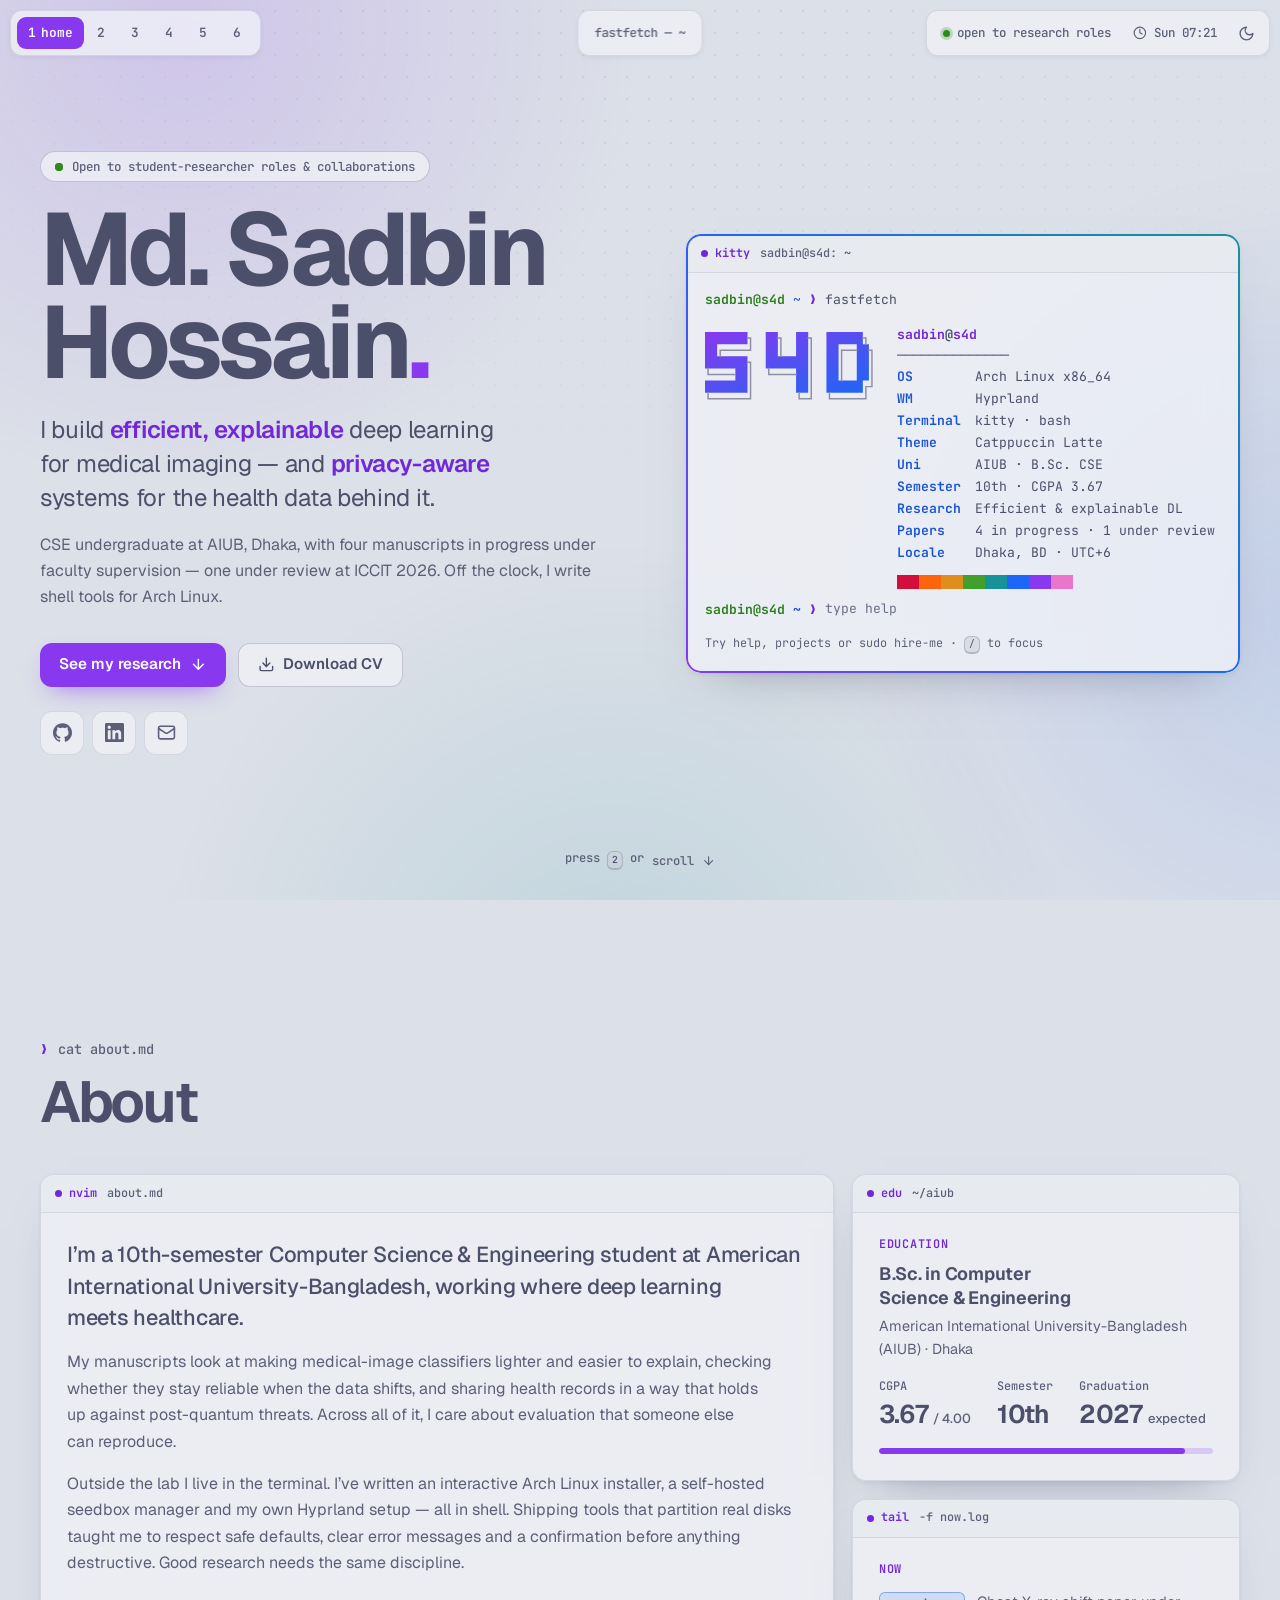
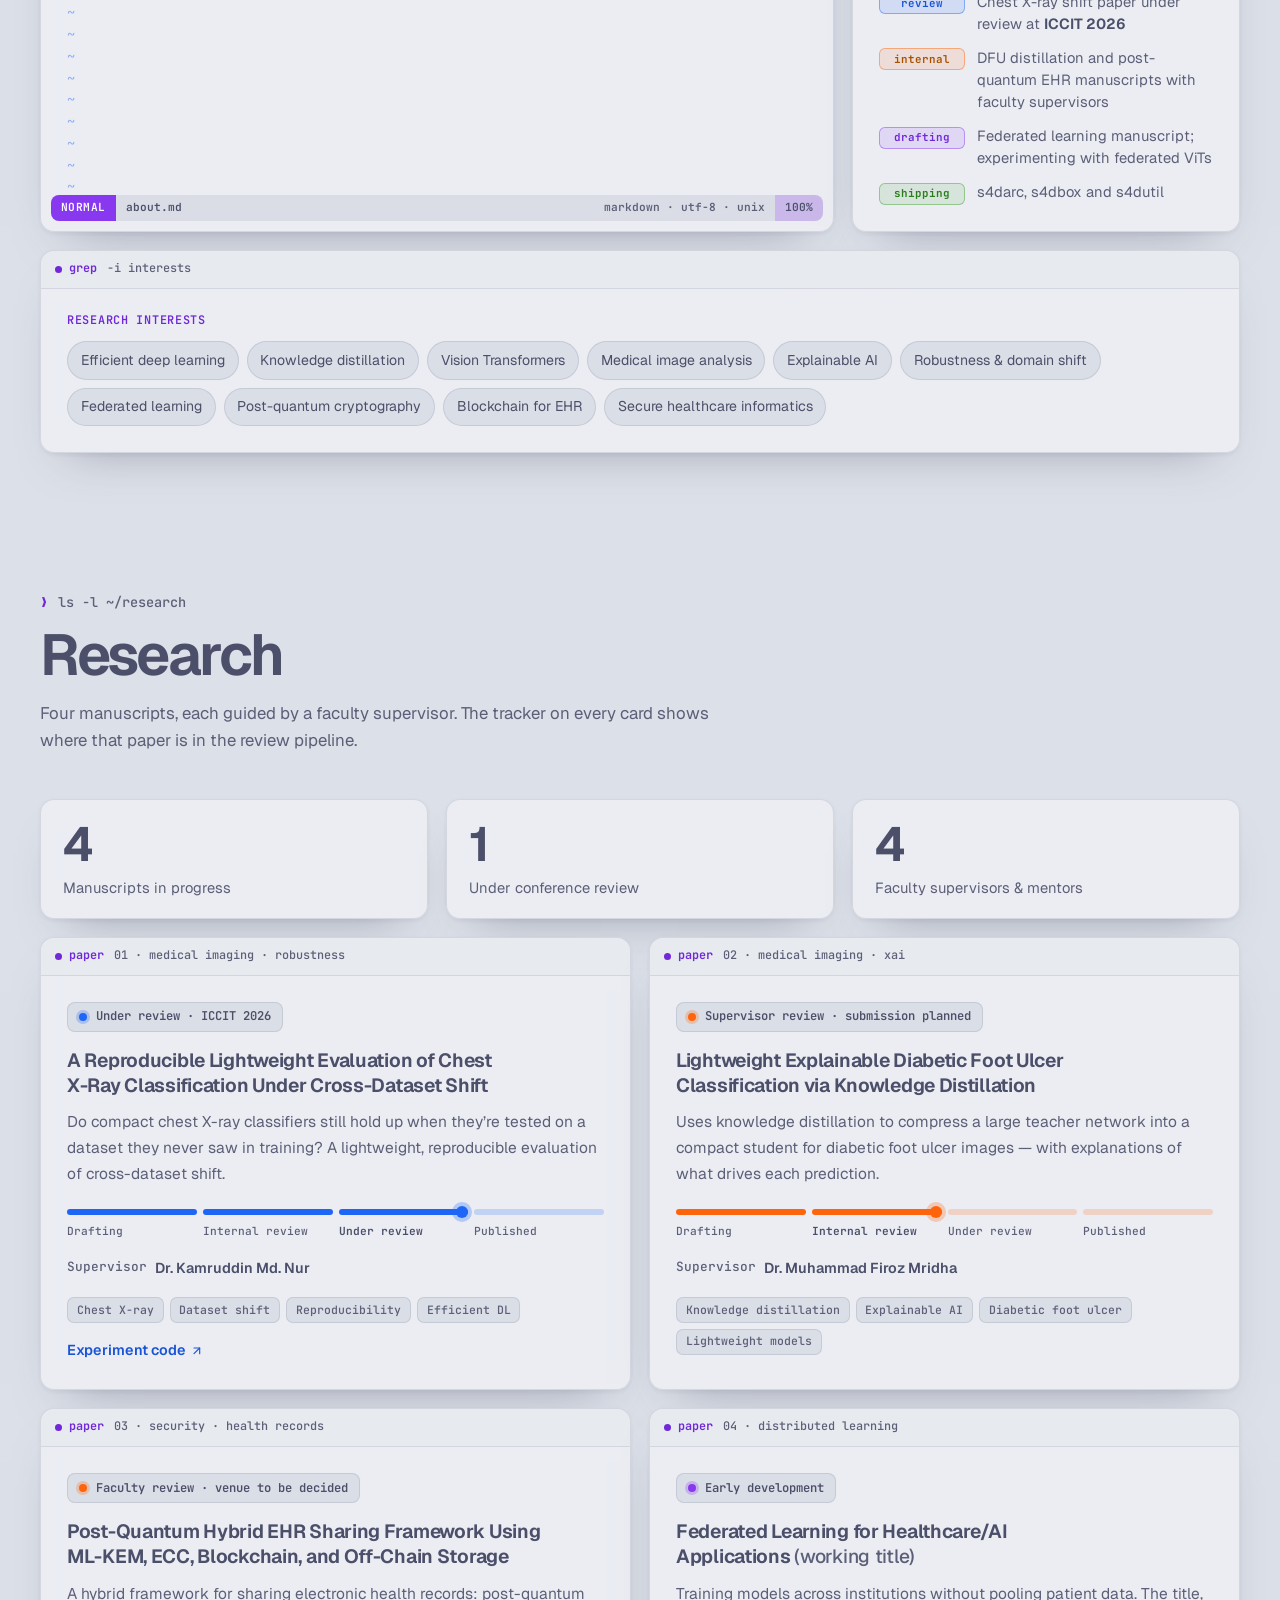
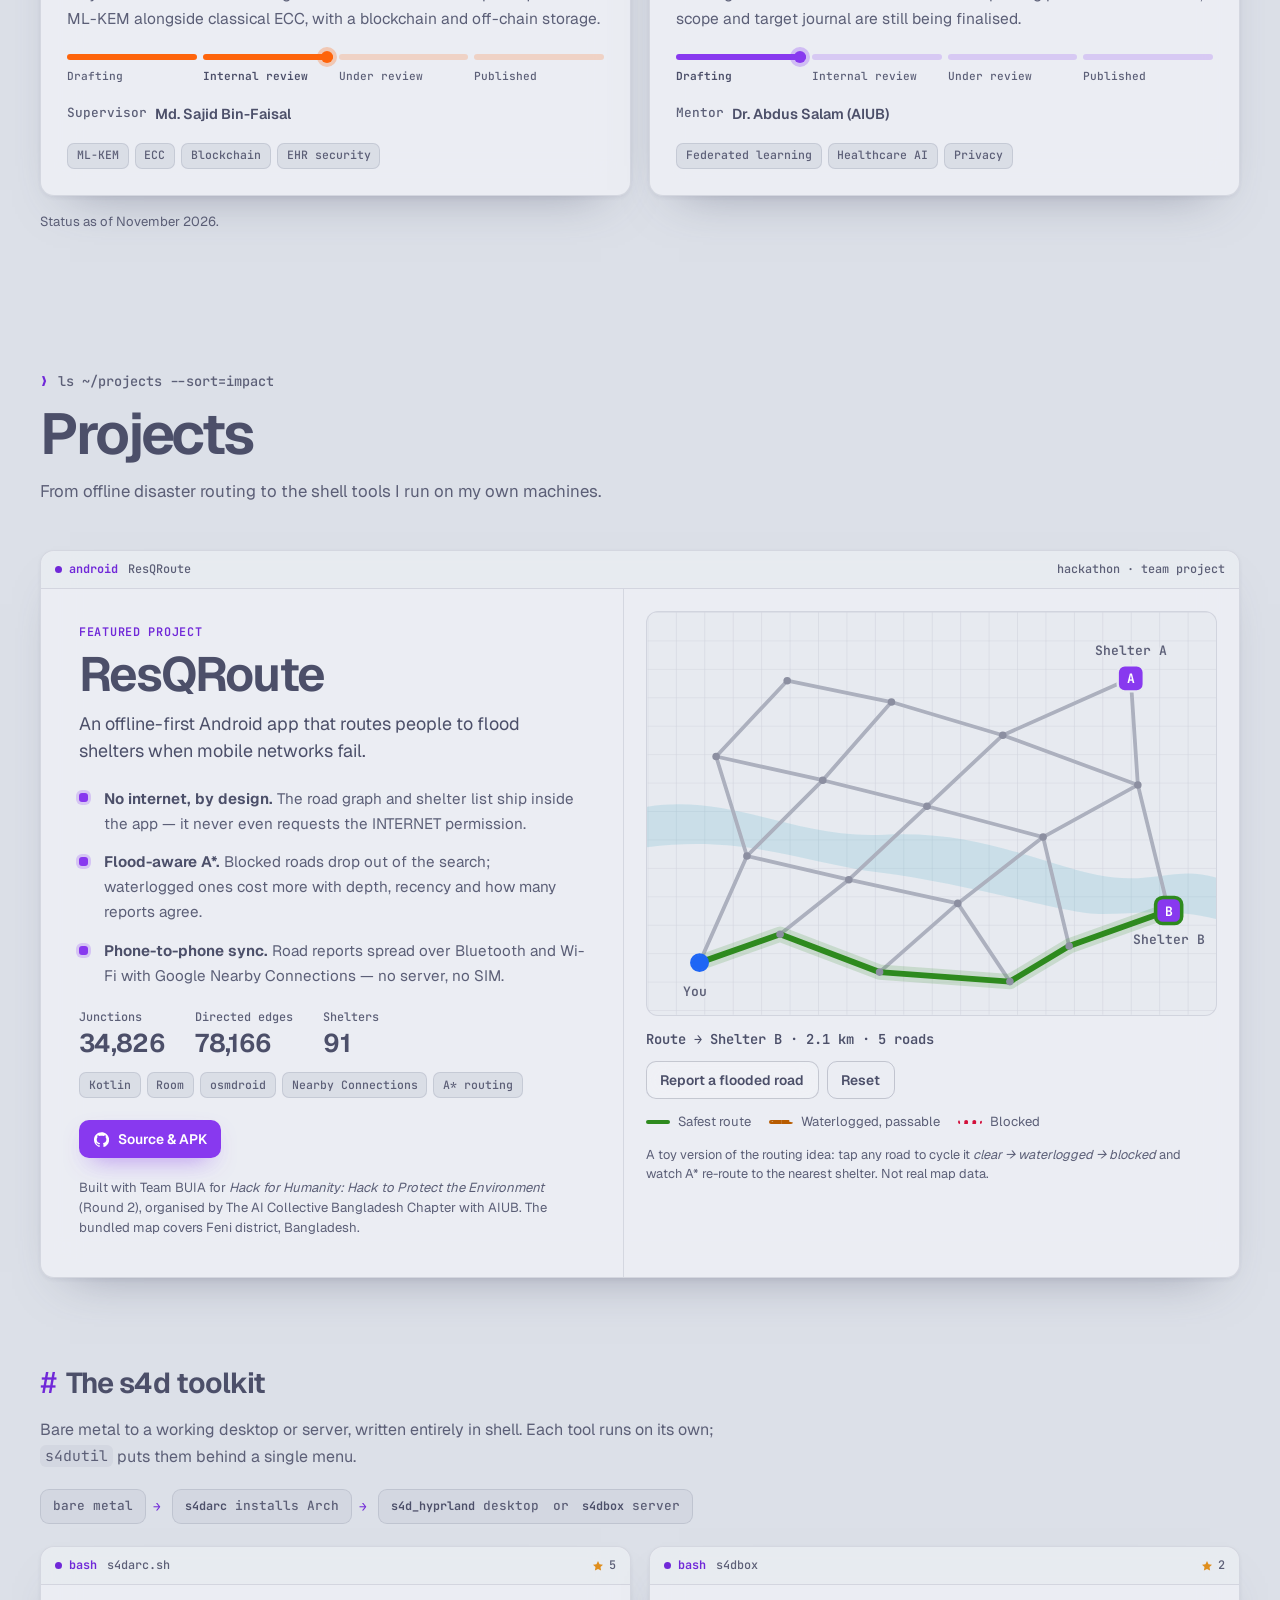
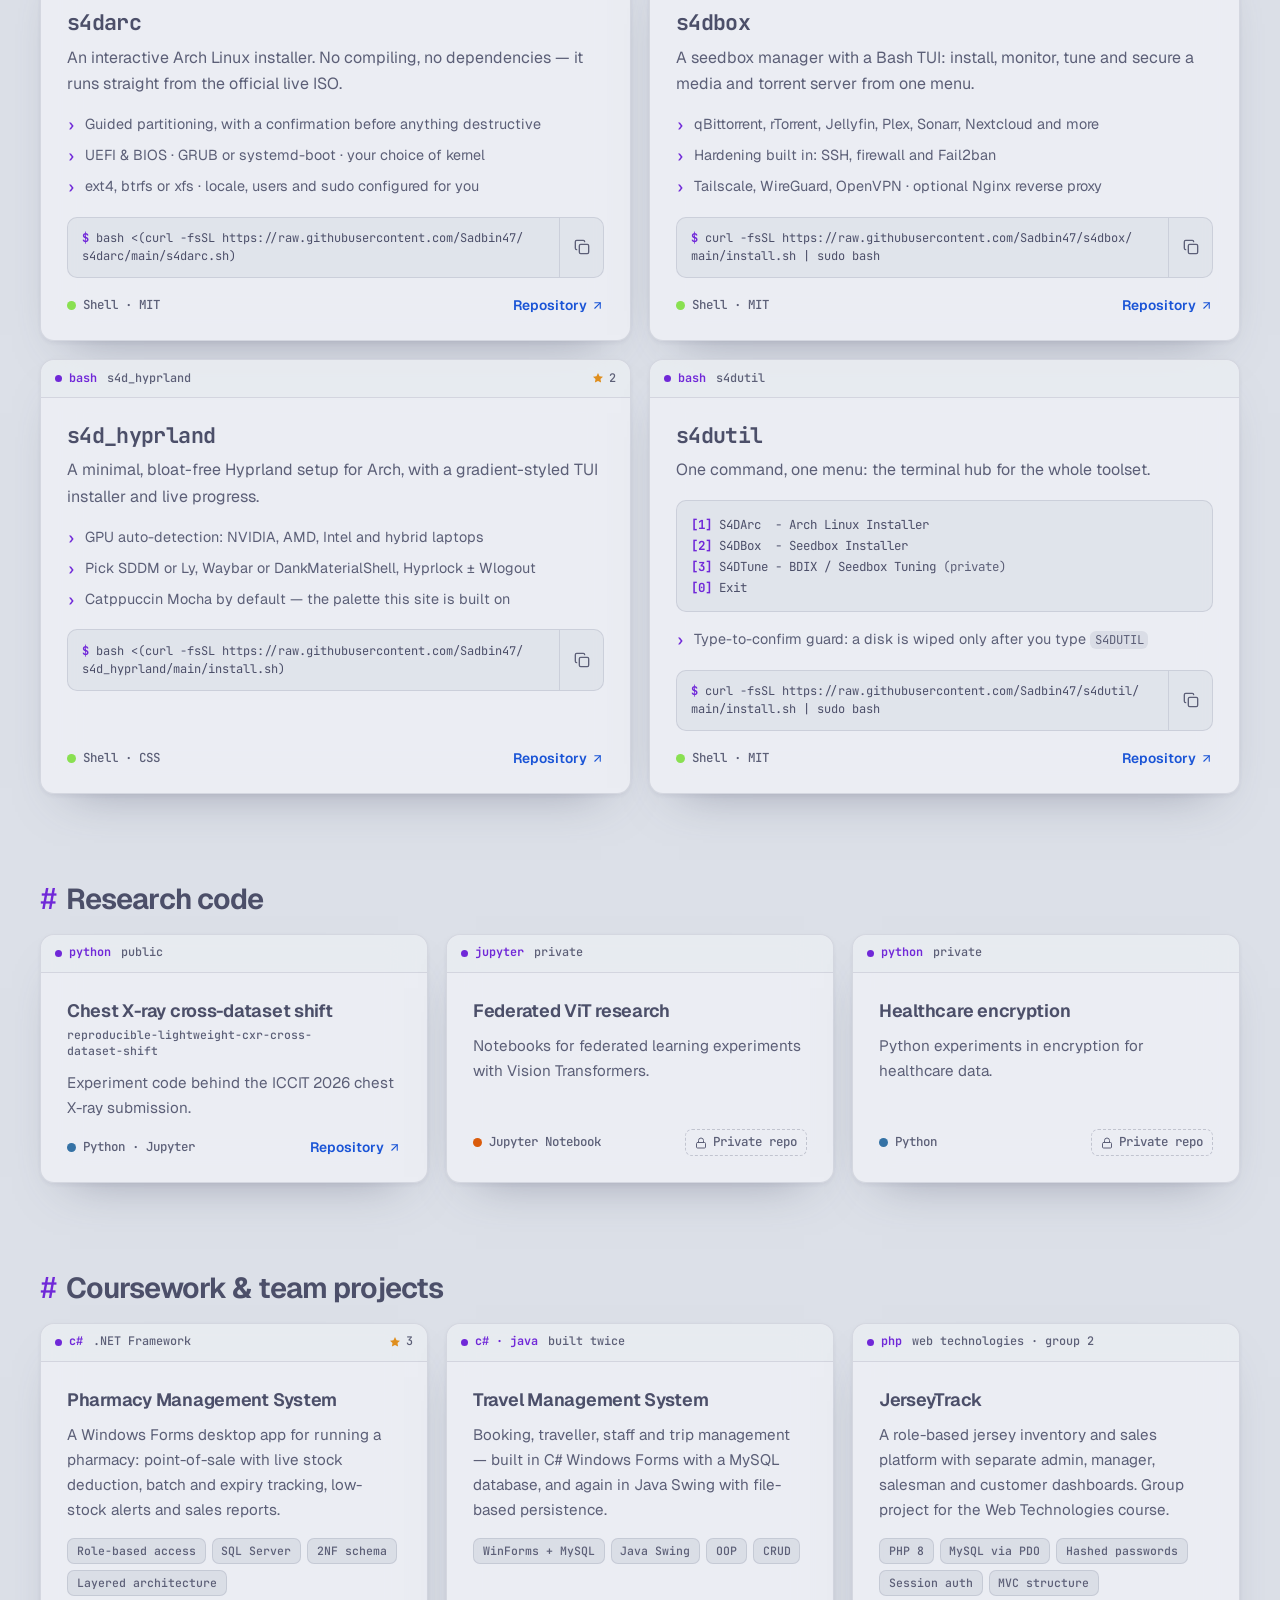
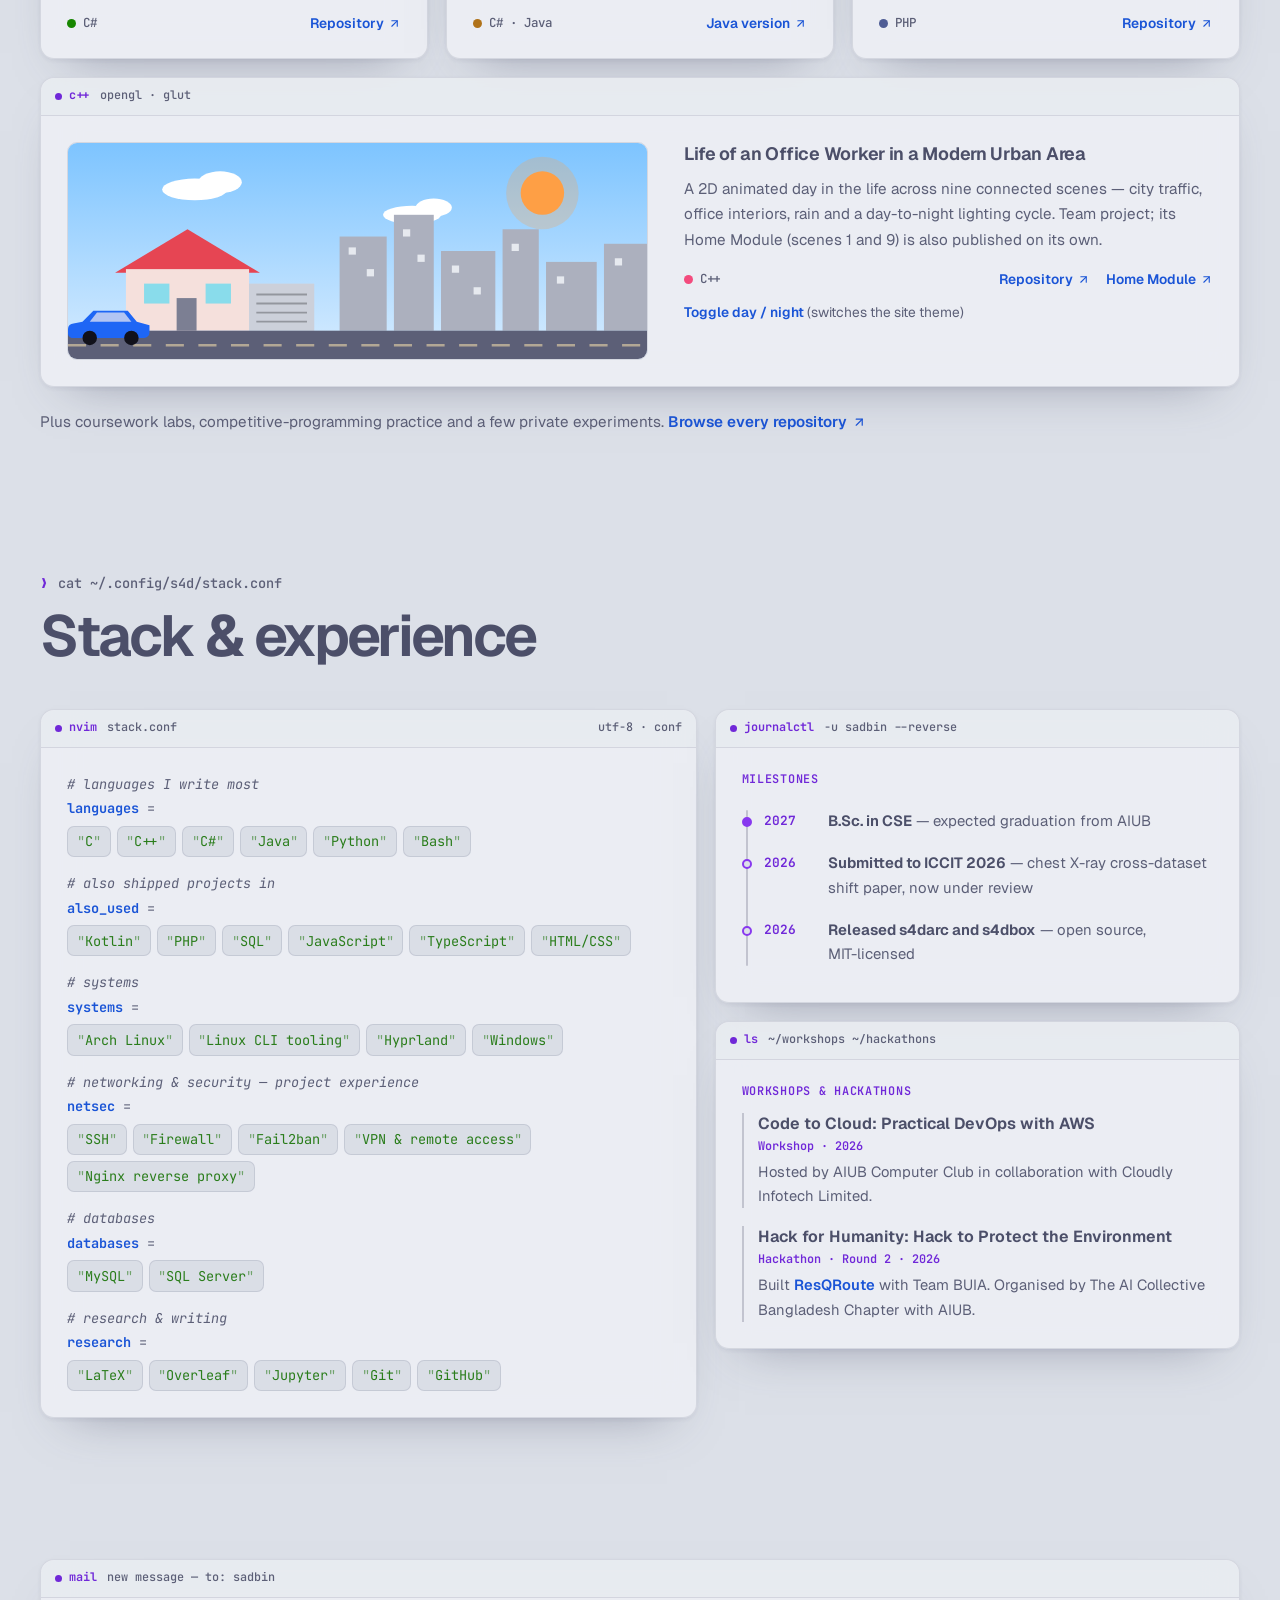
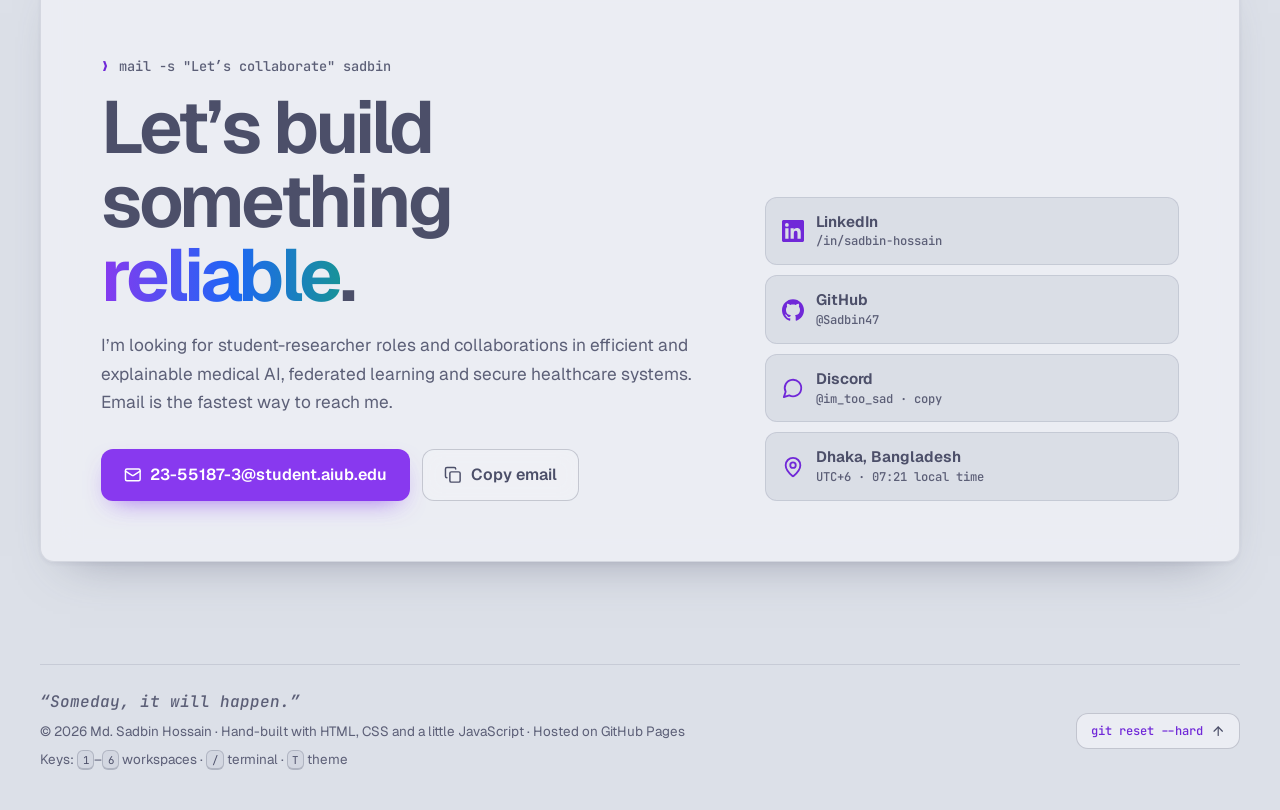
==== index.html @ 3bce74e1 "Add portfolio" ====
<!DOCTYPE html>
<html lang="en" class="no-js">
<head>
  <meta charset="utf-8">
  <meta name="viewport" content="width=device-width, initial-scale=1, viewport-fit=cover">
  <title>Md. Sadbin Hossain — Student Researcher · CSE @ AIUB</title>
  <meta name="description" content="Md. Sadbin Hossain is a CSE undergraduate and student researcher at AIUB working on efficient, explainable deep learning for medical imaging and privacy-aware healthcare systems. Builder of ResQRoute and the s4d Linux toolkit.">
  <meta name="author" content="Md. Sadbin Hossain">
  <link rel="canonical" href="https://sadbin47.github.io/">
  <meta name="color-scheme" content="dark light">
  <meta name="theme-color" content="#11111b" media="(prefers-color-scheme: dark)">
  <meta name="theme-color" content="#dce0e8" media="(prefers-color-scheme: light)">

  <!-- Social previews -->
  <meta property="og:type" content="profile">
  <meta property="og:site_name" content="Md. Sadbin Hossain">
  <meta property="og:title" content="Md. Sadbin Hossain — Student Researcher">
  <meta property="og:description" content="Efficient, explainable deep learning for medical imaging and privacy-aware healthcare systems. CSE undergraduate at AIUB, Dhaka.">
  <meta property="og:url" content="https://sadbin47.github.io/">
  <meta property="og:image" content="https://sadbin47.github.io/assets/img/og.png">
  <meta property="og:image:width" content="1200">
  <meta property="og:image:height" content="630">
  <meta property="og:image:alt" content="Md. Sadbin Hossain — student researcher, CSE at AIUB">
  <meta property="profile:first_name" content="Sadbin">
  <meta property="profile:last_name" content="Hossain">
  <meta name="twitter:card" content="summary_large_image">
  <meta name="twitter:title" content="Md. Sadbin Hossain — Student Researcher">
  <meta name="twitter:description" content="Efficient, explainable deep learning for medical imaging and privacy-aware healthcare systems.">
  <meta name="twitter:image" content="https://sadbin47.github.io/assets/img/og.png">

  <link rel="icon" href="assets/img/favicon.svg" type="image/svg+xml">
  <link rel="icon" href="assets/img/favicon-32.png" sizes="32x32" type="image/png">
  <link rel="apple-touch-icon" href="assets/img/apple-touch-icon.png">

  <link rel="preconnect" href="https://fonts.googleapis.com">
  <link rel="preconnect" href="https://fonts.gstatic.com" crossorigin>
  <link rel="stylesheet" href="https://fonts.googleapis.com/css2?family=Geist:wght@400..700&family=JetBrains+Mono:ital,wght@0,400..700;1,400..700&display=swap">
  <link rel="stylesheet" href="assets/css/style.css">

  <script>
    /* Runs before first paint: pick the theme (saved choice, else system) so there is no flash. */
    (function () {
      var d = document.documentElement, t = null;
      d.className = d.className.replace('no-js', 'js reveal');
      try { t = localStorage.getItem('s4d-theme'); } catch (e) {}
      if (t !== 'mocha' && t !== 'latte') {
        t = window.matchMedia && window.matchMedia('(prefers-color-scheme: light)').matches ? 'latte' : 'mocha';
      }
      d.setAttribute('data-theme', t);
      /* If main.js never runs (offline, blocked), never leave content hidden. */
      setTimeout(function () { if (!window.__s4d) d.classList.remove('reveal'); }, 2500);
    })();
  </script>
  <script src="assets/js/main.js" defer></script>

  <script type="application/ld+json">
  {
    "@context": "https://schema.org",
    "@type": "Person",
    "name": "Md. Sadbin Hossain",
    "url": "https://sadbin47.github.io/",
    "email": "mailto:23-55187-3@student.aiub.edu",
    "jobTitle": "Undergraduate Student Researcher",
    "affiliation": {
      "@type": "CollegeOrUniversity",
      "name": "American International University-Bangladesh (AIUB)"
    },
    "address": { "@type": "PostalAddress", "addressLocality": "Dhaka", "addressCountry": "BD" },
    "knowsAbout": [
      "Efficient deep learning", "Knowledge distillation", "Vision Transformers",
      "Medical image analysis", "Explainable AI", "Domain shift",
      "Federated learning", "Post-quantum cryptography", "Electronic health records", "Arch Linux"
    ],
    "sameAs": [
      "https://github.com/Sadbin47",
      "https://www.linkedin.com/in/sadbin-hossain-471692353/"
    ]
  }
  </script>
</head>

<body>
  <!-- Icon sprite: every icon on the page is a <use> of one of these symbols.
       Icons: Lucide (ISC License, https://lucide.dev). Brand marks: Simple Icons (CC0). -->
  <svg class="sprite" aria-hidden="true" focusable="false" xmlns="http://www.w3.org/2000/svg">
    <symbol id="i-github" viewBox="0 0 24 24"><path fill="currentColor" d="M12 .297c-6.63 0-12 5.373-12 12 0 5.303 3.438 9.8 8.205 11.385.6.113.82-.258.82-.577 0-.285-.01-1.04-.015-2.04-3.338.724-4.042-1.61-4.042-1.61C4.422 18.07 3.633 17.7 3.633 17.7c-1.087-.744.084-.729.084-.729 1.205.084 1.838 1.236 1.838 1.236 1.07 1.835 2.809 1.305 3.495.998.108-.776.417-1.305.76-1.605-2.665-.3-5.466-1.332-5.466-5.93 0-1.31.465-2.38 1.235-3.22-.135-.303-.54-1.523.105-3.176 0 0 1.005-.322 3.3 1.23.96-.267 1.98-.399 3-.405 1.02.006 2.04.138 3 .405 2.28-1.552 3.285-1.23 3.285-1.23.645 1.653.24 2.873.12 3.176.765.84 1.23 1.91 1.23 3.22 0 4.61-2.805 5.625-5.475 5.92.42.36.81 1.096.81 2.22 0 1.606-.015 2.896-.015 3.286 0 .315.21.69.825.57C20.565 22.092 24 17.592 24 12.297c0-6.627-5.373-12-12-12"/></symbol>
    <symbol id="i-linkedin" viewBox="0 0 24 24"><path fill="currentColor" d="M20.447 20.452h-3.554v-5.569c0-1.328-.027-3.037-1.852-3.037-1.853 0-2.136 1.445-2.136 2.939v5.667H9.351V9h3.414v1.561h.046c.477-.9 1.637-1.85 3.37-1.85 3.601 0 4.267 2.37 4.267 5.455v6.286zM5.337 7.433a2.062 2.062 0 1 1 0-4.125 2.062 2.062 0 0 1 0 4.125zm1.782 13.019H3.555V9h3.564v11.452zM22.225 0H1.771C.792 0 0 .774 0 1.729v20.542C0 23.227.792 24 1.771 24h20.451C23.2 24 24 23.227 24 22.271V1.729C24 .774 23.2 0 22.222 0h.003z"/></symbol>
    <symbol id="i-mail" viewBox="0 0 24 24"><g fill="none" stroke="currentColor" stroke-width="2" stroke-linecap="round" stroke-linejoin="round"><rect x="2" y="4" width="20" height="16" rx="2"/><path d="m22 7-8.97 5.7a1.94 1.94 0 0 1-2.06 0L2 7"/></g></symbol>
    <symbol id="i-download" viewBox="0 0 24 24"><g fill="none" stroke="currentColor" stroke-width="2" stroke-linecap="round" stroke-linejoin="round"><path d="M12 15V3"/><path d="M21 15v4a2 2 0 0 1-2 2H5a2 2 0 0 1-2-2v-4"/><path d="m7 10 5 5 5-5"/></g></symbol>
    <symbol id="i-arrow-down" viewBox="0 0 24 24"><g fill="none" stroke="currentColor" stroke-width="2" stroke-linecap="round" stroke-linejoin="round"><path d="M12 5v14"/><path d="m19 12-7 7-7-7"/></g></symbol>
    <symbol id="i-arrow-up" viewBox="0 0 24 24"><g fill="none" stroke="currentColor" stroke-width="2" stroke-linecap="round" stroke-linejoin="round"><path d="m5 12 7-7 7 7"/><path d="M12 19V5"/></g></symbol>
    <symbol id="i-external" viewBox="0 0 24 24"><g fill="none" stroke="currentColor" stroke-width="2" stroke-linecap="round" stroke-linejoin="round"><path d="M7 7h10v10"/><path d="M7 17 17 7"/></g></symbol>
    <symbol id="i-copy" viewBox="0 0 24 24"><g fill="none" stroke="currentColor" stroke-width="2" stroke-linecap="round" stroke-linejoin="round"><rect x="8" y="8" width="14" height="14" rx="2"/><path d="M4 16c-1.1 0-2-.9-2-2V4c0-1.1.9-2 2-2h10c1.1 0 2 .9 2 2"/></g></symbol>
    <symbol id="i-sun" viewBox="0 0 24 24"><g fill="none" stroke="currentColor" stroke-width="2" stroke-linecap="round" stroke-linejoin="round"><circle cx="12" cy="12" r="4"/><path d="M12 2v2M12 20v2M4.93 4.93l1.41 1.41M17.66 17.66l1.41 1.41M2 12h2M20 12h2M6.34 17.66l-1.41 1.41M19.07 4.93l-1.41 1.41"/></g></symbol>
    <symbol id="i-moon" viewBox="0 0 24 24"><g fill="none" stroke="currentColor" stroke-width="2" stroke-linecap="round" stroke-linejoin="round"><path d="M12 3a6 6 0 0 0 9 9 9 9 0 1 1-9-9Z"/></g></symbol>
    <symbol id="i-lock" viewBox="0 0 24 24"><g fill="none" stroke="currentColor" stroke-width="2" stroke-linecap="round" stroke-linejoin="round"><rect x="3" y="11" width="18" height="11" rx="2"/><path d="M7 11V7a5 5 0 0 1 10 0v4"/></g></symbol>
    <symbol id="i-star" viewBox="0 0 24 24"><path fill="currentColor" d="M12 2l3.09 6.26L22 9.27l-5 4.87 1.18 6.88L12 17.77l-6.18 3.25L7 14.14 2 9.27l6.91-1.01L12 2z"/></symbol>
    <symbol id="i-clock" viewBox="0 0 24 24"><g fill="none" stroke="currentColor" stroke-width="2" stroke-linecap="round" stroke-linejoin="round"><circle cx="12" cy="12" r="10"/><path d="M12 6v6l4 2"/></g></symbol>
    <symbol id="i-pin" viewBox="0 0 24 24"><g fill="none" stroke="currentColor" stroke-width="2" stroke-linecap="round" stroke-linejoin="round"><path d="M20 10c0 4.993-5.539 10.193-7.399 11.799a1 1 0 0 1-1.202 0C9.539 20.193 4 14.993 4 10a8 8 0 0 1 16 0"/><circle cx="12" cy="10" r="3"/></g></symbol>
    <symbol id="i-chat" viewBox="0 0 24 24"><g fill="none" stroke="currentColor" stroke-width="2" stroke-linecap="round" stroke-linejoin="round"><path d="M7.9 20A9 9 0 1 0 4 16.1L2 22Z"/></g></symbol>
  </svg>

  <a class="skip-link" href="#main">Skip to content</a>

  <!-- The "wallpaper": soft drifting colour fields, a dot grid and film grain. Decorative only. -->
  <div class="wallpaper" aria-hidden="true">
    <div class="blob blob--a"></div>
    <div class="blob blob--b"></div>
    <div class="blob blob--c"></div>
  </div>

  <!-- ============ Waybar ============ -->
  <header class="bar">
    <nav class="island ws" aria-label="Sections">
      <ol>
        <li><a href="#home" aria-current="true"><span class="ws__num">1</span><span class="ws__label">home</span></a></li>
        <li><a href="#about"><span class="ws__num">2</span><span class="ws__label">about</span></a></li>
        <li><a href="#research"><span class="ws__num">3</span><span class="ws__label">research</span></a></li>
        <li><a href="#projects"><span class="ws__num">4</span><span class="ws__label">projects</span></a></li>
        <li><a href="#stack"><span class="ws__num">5</span><span class="ws__label">stack</span></a></li>
        <li><a href="#contact"><span class="ws__num">6</span><span class="ws__label">contact</span></a></li>
      </ol>
    </nav>

    <p class="island bar__title" aria-hidden="true"><span id="bar-title">fastfetch — ~</span></p>

    <div class="island mods">
      <a class="mod mod--status" href="#contact"><span class="mod__dot" aria-hidden="true"></span>open to research roles</a>
      <span class="mod mod--clock" title="Local time in Dhaka (UTC+6)">
        <svg class="icon" aria-hidden="true"><use href="#i-clock"/></svg>
        <span class="sr-only">Local time in Dhaka:</span>
        <time id="clock">Dhaka</time>
      </span>
      <button class="mod mod--theme" id="theme-toggle" type="button" aria-label="Switch theme">
        <svg class="icon icon--sun" aria-hidden="true"><use href="#i-sun"/></svg>
        <svg class="icon icon--moon" aria-hidden="true"><use href="#i-moon"/></svg>
      </button>
    </div>
  </header>

  <main id="main">

    <!-- ============ 1 · Home ============ -->
    <section id="home" class="hero" aria-labelledby="hero-title" data-title="fastfetch — ~" tabindex="-1">
      <div class="container hero__grid">
        <div class="hero__intro">
          <p class="pill"><span class="pill__dot" aria-hidden="true"></span>Open to student-researcher roles &amp; collaborations</p>
          <h1 id="hero-title" class="hero__name">Md. Sadbin<br>Hossain<span class="hero__dot">.</span></h1>
          <p class="hero__lead">I build <em>efficient, explainable</em> deep learning for medical imaging — and <em>privacy-aware</em> systems for the health data behind it.</p>
          <p class="hero__sub">CSE undergraduate at AIUB, Dhaka, with four manuscripts in progress under faculty supervision — one under review at ICCIT&nbsp;2026. Off the clock, I write shell tools for Arch&nbsp;Linux.</p>
          <div class="hero__cta">
            <a class="btn btn--primary" href="#research">See my research <svg class="icon" aria-hidden="true"><use href="#i-arrow-down"/></svg></a>
            <a class="btn" href="CV.pdf" download="Md-Sadbin-Hossain-CV.pdf"><svg class="icon" aria-hidden="true"><use href="#i-download"/></svg> Download CV</a>
          </div>
          <ul class="socials">
            <li><a href="https://github.com/Sadbin47" target="_blank" rel="me noopener" aria-label="GitHub (opens in a new tab)"><svg class="icon" aria-hidden="true"><use href="#i-github"/></svg></a></li>
            <li><a href="https://www.linkedin.com/in/sadbin-hossain-471692353/" target="_blank" rel="me noopener" aria-label="LinkedIn (opens in a new tab)"><svg class="icon" aria-hidden="true"><use href="#i-linkedin"/></svg></a></li>
            <li><a href="mailto:23-55187-3@student.aiub.edu" aria-label="Email 23-55187-3@student.aiub.edu"><svg class="icon" aria-hidden="true"><use href="#i-mail"/></svg></a></li>
          </ul>
        </div>

        <!-- The terminal is real: type `help`. -->
        <div class="window term-win" data-window>
          <div class="window__bar">
            <span class="window__app">kitty</span>
            <span class="window__title">sadbin@s4d: ~</span>
          </div>
          <div class="term" id="term">
            <p class="term__line" aria-hidden="true"><span class="ps1">sadbin@s4d</span> <span class="ps1__path">~</span> <span class="ps1__sym">❯</span> <span class="typed">fastfetch</span></p>
            <div class="ff" id="ff">
              <svg class="ff__logo" viewBox="0 0 280 120" aria-hidden="true" focusable="false">
                <defs>
                  <linearGradient id="logo-grad" x1="0" y1="0" x2="1" y2="1">
                    <stop offset="0" class="stop-a"/>
                    <stop offset="1" class="stop-b"/>
                  </linearGradient>
                </defs>
                <path class="ff__logo-blocks" d="M0 0h70v20h-70zM100 0h20v20h-20zM150 0h20v20h-20zM200 0h60v20h-60zM0 20h20v20h-20zM100 20h20v20h-20zM150 20h20v20h-20zM200 20h20v20h-20zM250 20h20v20h-20zM0 40h70v20h-70zM100 40h70v20h-70zM200 40h20v20h-20zM250 40h20v20h-20zM50 60h20v20h-20zM150 60h20v20h-20zM200 60h20v20h-20zM250 60h20v20h-20zM0 80h70v20h-70zM150 80h20v20h-20zM200 80h60v20h-60z"/>
                <path class="ff__logo-lines" d="M70 10H75M75 10V20M120 10H125M125 10V20M170 10H175M175 10V20M260 10H265M265 10V20M25 30H30M25 30V40M30 30H40M40 30H50M50 30H60M60 30H70M70 30H75M75 20V30M125 20V40M175 20V40M225 30H230M225 30V40M230 30H240M240 30H250M270 30H275M275 30V40M70 50H75M75 50V60M175 40V60M225 40V60M275 40V60M5 70H10M5 60V70M10 70H20M20 70H30M30 70H40M40 70H50M75 60V80M105 70H110M105 60V70M110 70H120M120 70H130M130 70H140M140 70H150M175 60V80M225 60V80M275 60V80M75 80V100M175 80V100M265 90H270M265 90V100M270 90H275M275 80V90M5 110H10M5 100V110M10 110H20M20 110H30M30 110H40M40 110H50M50 110H60M60 110H70M70 110H75M75 100V110M155 110H160M155 100V110M160 110H170M170 110H175M175 100V110M205 110H210M205 100V110M210 110H220M220 110H230M230 110H240M240 110H250M250 110H260M260 110H265M265 100V110"/>
              </svg>
              <div class="ff__info">
                <p class="ff__host" aria-hidden="true"><span>sadbin</span>@<span>s4d</span></p>
                <p class="ff__rule" aria-hidden="true">──────────────</p>
                <dl>
                  <div><dt>OS</dt><dd>Arch Linux x86_64</dd></div>
                  <div><dt>WM</dt><dd>Hyprland</dd></div>
                  <div><dt>Terminal</dt><dd>kitty · bash</dd></div>
                  <div><dt>Theme</dt><dd data-theme-label>Catppuccin Mocha</dd></div>
                  <div><dt>Uni</dt><dd>AIUB · B.Sc. CSE</dd></div>
                  <div><dt>Semester</dt><dd>10th · CGPA 3.67</dd></div>
                  <div><dt>Research</dt><dd>Efficient &amp; explainable DL</dd></div>
                  <div><dt>Papers</dt><dd>4 in progress · 1 under review</dd></div>
                  <div><dt>Locale</dt><dd>Dhaka, BD · UTC+6</dd></div>
                </dl>
                <p class="ff__colors" aria-hidden="true"><span></span><span></span><span></span><span></span><span></span><span></span><span></span><span></span></p>
              </div>
            </div>
            <div class="term__out" id="term-out" role="log" aria-live="polite" aria-label="Terminal output"></div>
            <form class="term__form" id="term-form" autocomplete="off">
              <label class="sr-only" for="term-input">Terminal command. Type help to list commands.</label>
              <span class="ps1" aria-hidden="true">sadbin@s4d <span class="ps1__path">~</span> <span class="ps1__sym">❯</span></span>
              <input class="term__input" id="term-input" name="cmd" type="text" spellcheck="false" autocapitalize="off" enterkeyhint="send" placeholder="type help" aria-describedby="term-hint">
              <button class="sr-only" type="submit">Run command</button>
            </form>
            <p class="term__hint" id="term-hint">Try <code>help</code>, <code>projects</code> or <code>sudo hire-me</code> · <kbd>/</kbd> to focus</p>
          </div>
        </div>
      </div>
      <a class="hero__hint" href="#about"><span class="hero__hint-key">press <kbd>2</kbd> or </span>scroll <svg class="icon" aria-hidden="true"><use href="#i-arrow-down"/></svg></a>
    </section>

    <!-- ============ 2 · About ============ -->
    <section id="about" class="section" aria-labelledby="about-title" data-title="nvim — about.md" tabindex="-1">
      <div class="container">
        <header class="section__head">
          <p class="section__cmd"><span class="section__prompt" aria-hidden="true">❯</span> cat about.md</p>
          <h2 id="about-title">About</h2>
        </header>

        <div class="about">
          <article class="window about__bio reveal" data-window aria-label="Biography">
            <div class="window__bar"><span class="window__app">nvim</span><span class="window__title">about.md</span></div>
            <div class="window__body prose">
              <p class="lede">I’m a 10th-semester Computer Science &amp; Engineering student at American International University-Bangladesh, working where deep learning meets healthcare.</p>
              <p>My manuscripts look at making medical-image classifiers lighter and easier to explain, checking whether they stay reliable when the data shifts, and sharing health records in a way that holds up against post-quantum threats. Across all of it, I care about evaluation that someone else can reproduce.</p>
              <p>Outside the lab I live in the terminal. I’ve written an interactive Arch Linux installer, a self-hosted seedbox manager and my own Hyprland setup — all in shell. Shipping tools that partition real disks taught me to respect safe defaults, clear error messages and a confirmation before anything destructive. Good research needs the same discipline.</p>
            </div>
            <div class="vim-fill" aria-hidden="true"></div>
            <div class="vim-status" aria-hidden="true">
              <span class="vim-status__mode">NORMAL</span>
              <span class="vim-status__file">about.md</span>
              <span class="vim-status__meta">markdown · utf-8 · unix</span>
              <span class="vim-status__pos">100%</span>
            </div>
          </article>

          <article class="window about__edu reveal" data-window aria-labelledby="edu-title">
            <div class="window__bar"><span class="window__app">edu</span><span class="window__title">~/aiub</span></div>
            <div class="window__body">
              <p class="eyebrow">Education</p>
              <h3 id="edu-title" class="card__title">B.Sc. in Computer Science &amp; Engineering</h3>
              <p class="muted small">American International University-Bangladesh (AIUB) · Dhaka</p>
              <div class="edu__stats">
                <p class="stat"><span class="stat__label">CGPA</span><span class="stat__value">3.67<span class="stat__unit">/ 4.00</span></span></p>
                <p class="stat"><span class="stat__label">Semester</span><span class="stat__value">10th</span></p>
                <p class="stat"><span class="stat__label">Graduation</span><span class="stat__value">2027<span class="stat__unit">expected</span></span></p>
              </div>
              <div class="meter meter--cgpa" role="img" aria-label="CGPA 3.67 out of 4.00"><span></span></div>
            </div>
          </article>

          <article class="window about__now reveal" data-window aria-labelledby="now-title">
            <div class="window__bar"><span class="window__app">tail</span><span class="window__title">-f now.log</span></div>
            <div class="window__body">
              <h3 id="now-title" class="eyebrow">Now</h3>
              <ul class="now">
                <li><span class="now__tag now__tag--review">review</span><span>Chest X-ray shift paper under review at <strong>ICCIT 2026</strong></span></li>
                <li><span class="now__tag now__tag--internal">internal</span><span>DFU distillation and post-quantum EHR manuscripts with faculty supervisors</span></li>
                <li><span class="now__tag now__tag--draft">drafting</span><span>Federated learning manuscript; experimenting with federated ViTs</span></li>
                <li><span class="now__tag now__tag--ship">shipping</span><span>s4darc, s4dbox and s4dutil</span></li>
              </ul>
            </div>
          </article>

          <article class="window about__interests reveal" data-window aria-labelledby="interests-title">
            <div class="window__bar"><span class="window__app">grep</span><span class="window__title">-i interests</span></div>
            <div class="window__body">
              <h3 id="interests-title" class="eyebrow">Research interests</h3>
              <ul class="chips">
                <li>Efficient deep learning</li>
                <li>Knowledge distillation</li>
                <li>Vision Transformers</li>
                <li>Medical image analysis</li>
                <li>Explainable AI</li>
                <li>Robustness &amp; domain shift</li>
                <li>Federated learning</li>
                <li>Post-quantum cryptography</li>
                <li>Blockchain for EHR</li>
                <li>Secure healthcare informatics</li>
              </ul>
            </div>
          </article>
        </div>
      </div>
    </section>

    <!-- ============ 3 · Research ============ -->
    <section id="research" class="section" aria-labelledby="research-title" data-title="zathura — ~/research" tabindex="-1">
      <div class="container">
        <header class="section__head">
          <p class="section__cmd"><span class="section__prompt" aria-hidden="true">❯</span> ls -l ~/research</p>
          <h2 id="research-title">Research</h2>
          <p class="section__intro">Four manuscripts, each guided by a faculty supervisor. The tracker on every card shows where that paper is in the review pipeline.</p>
        </header>

        <ul class="kpis">
          <li class="kpi reveal"><span class="kpi__value">4</span><span class="kpi__label">Manuscripts in progress</span></li>
          <li class="kpi reveal"><span class="kpi__value">1</span><span class="kpi__label">Under conference review</span></li>
          <li class="kpi reveal"><span class="kpi__value">4</span><span class="kpi__label">Faculty supervisors &amp; mentors</span></li>
        </ul>

        <!-- To update a paper: change its status text, data-status (review | internal | draft)
             and which pipeline step has aria-current="step". Steps before it get class="is-done". -->
        <ol class="papers">
          <li>
            <article class="window paper reveal" data-window data-status="review" aria-labelledby="paper-1">
              <div class="window__bar"><span class="window__app">paper</span><span class="window__title">01 · medical imaging · robustness</span></div>
              <div class="window__body">
                <p class="status"><span class="status__dot" aria-hidden="true"></span>Under review · ICCIT 2026</p>
                <h3 id="paper-1" class="paper__title">A Reproducible Lightweight Evaluation of Chest X-Ray Classification Under Cross-Dataset Shift</h3>
                <p class="paper__desc">Do compact chest X-ray classifiers still hold up when they’re tested on a dataset they never saw in training? A lightweight, reproducible evaluation of cross-dataset shift.</p>
                <p class="sr-only">Progress: stage 3 of 4, under review.</p>
                <ol class="pipeline">
                  <li class="is-done">Drafting</li>
                  <li class="is-done">Internal review</li>
                  <li aria-current="step">Under review</li>
                  <li>Published</li>
                </ol>
                <dl class="paper__meta">
                  <div><dt>Supervisor</dt><dd>Dr. Kamruddin Md. Nur</dd></div>
                </dl>
                <ul class="tags"><li>Chest X-ray</li><li>Dataset shift</li><li>Reproducibility</li><li>Efficient DL</li></ul>
                <a class="text-link paper__link" href="https://github.com/Sadbin47/reproducible-lightweight-cxr-cross-dataset-shift" target="_blank" rel="noopener">Experiment code <svg class="icon" aria-hidden="true"><use href="#i-external"/></svg></a>
              </div>
            </article>
          </li>

          <li>
            <article class="window paper reveal" data-window data-status="internal" aria-labelledby="paper-2">
              <div class="window__bar"><span class="window__app">paper</span><span class="window__title">02 · medical imaging · xai</span></div>
              <div class="window__body">
                <p class="status"><span class="status__dot" aria-hidden="true"></span>Supervisor review · submission planned</p>
                <h3 id="paper-2" class="paper__title">Lightweight Explainable Diabetic Foot Ulcer Classification via Knowledge Distillation</h3>
                <p class="paper__desc">Uses knowledge distillation to compress a large teacher network into a compact student for diabetic foot ulcer images — with explanations of what drives each prediction.</p>
                <p class="sr-only">Progress: stage 2 of 4, internal review.</p>
                <ol class="pipeline">
                  <li class="is-done">Drafting</li>
                  <li aria-current="step">Internal review</li>
                  <li>Under review</li>
                  <li>Published</li>
                </ol>
                <dl class="paper__meta">
                  <div><dt>Supervisor</dt><dd>Dr. Muhammad Firoz Mridha</dd></div>
                </dl>
                <ul class="tags"><li>Knowledge distillation</li><li>Explainable AI</li><li>Diabetic foot ulcer</li><li>Lightweight models</li></ul>
              </div>
            </article>
          </li>

          <li>
            <article class="window paper reveal" data-window data-status="internal" aria-labelledby="paper-3">
              <div class="window__bar"><span class="window__app">paper</span><span class="window__title">03 · security · health records</span></div>
              <div class="window__body">
                <p class="status"><span class="status__dot" aria-hidden="true"></span>Faculty review · venue to be decided</p>
                <h3 id="paper-3" class="paper__title">Post-Quantum Hybrid EHR Sharing Framework Using ML-KEM, ECC, Blockchain, and Off-Chain Storage</h3>
                <p class="paper__desc">A hybrid framework for sharing electronic health records: post-quantum ML-KEM alongside classical ECC, with a blockchain and off-chain storage.</p>
                <p class="sr-only">Progress: stage 2 of 4, internal review.</p>
                <ol class="pipeline">
                  <li class="is-done">Drafting</li>
                  <li aria-current="step">Internal review</li>
                  <li>Under review</li>
                  <li>Published</li>
                </ol>
                <dl class="paper__meta">
                  <div><dt>Supervisor</dt><dd>Md. Sajid Bin-Faisal</dd></div>
                </dl>
                <ul class="tags"><li>ML-KEM</li><li>ECC</li><li>Blockchain</li><li>EHR security</li></ul>
              </div>
            </article>
          </li>

          <li>
            <article class="window paper reveal" data-window data-status="draft" aria-labelledby="paper-4">
              <div class="window__bar"><span class="window__app">paper</span><span class="window__title">04 · distributed learning</span></div>
              <div class="window__body">
                <p class="status"><span class="status__dot" aria-hidden="true"></span>Early development</p>
                <h3 id="paper-4" class="paper__title">Federated Learning for Healthcare/AI Applications <span class="paper__note">(working title)</span></h3>
                <p class="paper__desc">Training models across institutions without pooling patient data. The title, scope and target journal are still being finalised.</p>
                <p class="sr-only">Progress: stage 1 of 4, drafting.</p>
                <ol class="pipeline">
                  <li aria-current="step">Drafting</li>
                  <li>Internal review</li>
                  <li>Under review</li>
                  <li>Published</li>
                </ol>
                <dl class="paper__meta">
                  <div><dt>Mentor</dt><dd>Dr. Abdus Salam (AIUB)</dd></div>
                </dl>
                <ul class="tags"><li>Federated learning</li><li>Healthcare AI</li><li>Privacy</li></ul>
              </div>
            </article>
          </li>
        </ol>
        <p class="fineprint research__asof">Status as of November 2026.</p>
      </div>
    </section>

    <!-- ============ 4 · Projects ============ -->
    <section id="projects" class="section" aria-labelledby="projects-title" data-title="lf — ~/projects" tabindex="-1">
      <div class="container">
        <header class="section__head">
          <p class="section__cmd"><span class="section__prompt" aria-hidden="true">❯</span> ls ~/projects --sort=impact</p>
          <h2 id="projects-title">Projects</h2>
          <p class="section__intro">From offline disaster routing to the shell tools I run on my own machines.</p>
        </header>

        <!-- Featured: ResQRoute -->
        <article class="window feature reveal" data-window aria-labelledby="rr-title">
          <div class="window__bar">
            <span class="window__app">android</span><span class="window__title">ResQRoute</span>
            <span class="window__meta">hackathon · team project</span>
          </div>
          <div class="feature__grid">
            <div class="feature__text">
              <p class="eyebrow">Featured project</p>
              <h3 id="rr-title" class="feature__title">ResQRoute</h3>
              <p class="feature__lead">An offline-first Android app that routes people to flood shelters when mobile networks fail.</p>
              <ul class="ticks">
                <li><strong>No internet, by design.</strong> The road graph and shelter list ship inside the app — it never even requests the INTERNET permission.</li>
                <li><strong>Flood-aware A*.</strong> Blocked roads drop out of the search; waterlogged ones cost more with depth, recency and how many reports agree.</li>
                <li><strong>Phone-to-phone sync.</strong> Road reports spread over Bluetooth and Wi-Fi with Google Nearby Connections — no server, no SIM.</li>
              </ul>
              <dl class="figures">
                <div><dt>Junctions</dt><dd>34,826</dd></div>
                <div><dt>Directed edges</dt><dd>78,166</dd></div>
                <div><dt>Shelters</dt><dd>91</dd></div>
              </dl>
              <ul class="tags"><li>Kotlin</li><li>Room</li><li>osmdroid</li><li>Nearby Connections</li><li>A* routing</li></ul>
              <div class="feature__actions">
                <a class="btn btn--primary btn--sm" href="https://github.com/Sadbin47/ResQRoute" target="_blank" rel="noopener"><svg class="icon" aria-hidden="true"><use href="#i-github"/></svg> Source &amp; APK</a>
              </div>
              <p class="fineprint">Built with Team BUIA for <em>Hack for Humanity: Hack to Protect the Environment</em> (Round&nbsp;2), organised by The AI Collective Bangladesh Chapter with AIUB. The bundled map covers Feni district, Bangladesh.</p>
            </div>

            <figure class="feature__demo">
              <div class="map" id="map"></div>
              <figcaption class="map__ui">
                <p class="map__status" id="map-status" aria-live="polite"></p>
                <div class="map__controls">
                  <button type="button" class="btn btn--sm" id="map-flood">Report a flooded road</button>
                  <button type="button" class="btn btn--sm btn--ghost" id="map-reset">Reset</button>
                </div>
                <ul class="legend">
                  <li><span class="legend__swatch legend__swatch--route" aria-hidden="true"></span>Safest route</li>
                  <li><span class="legend__swatch legend__swatch--wet" aria-hidden="true"></span>Waterlogged, passable</li>
                  <li><span class="legend__swatch legend__swatch--blocked" aria-hidden="true"></span>Blocked</li>
                </ul>
                <p class="map__note">A toy version of the routing idea: tap any road to cycle it <em>clear → waterlogged → blocked</em> and watch A* re-route to the nearest shelter. Not real map data.</p>
              </figcaption>
            </figure>
          </div>
        </article>

        <!-- The s4d toolkit -->
        <section class="group toolkit" aria-labelledby="toolkit-title">
          <div class="toolkit__head reveal">
            <h3 id="toolkit-title" class="sub-title">The s4d toolkit</h3>
            <p class="group__intro">Bare metal to a working desktop or server, written entirely in shell. Each tool runs on its own; <code>s4dutil</code> puts them behind a single menu.</p>
            <ol class="flow">
              <li>bare metal</li>
              <li><code>s4darc</code> installs Arch</li>
              <li><code>s4d_hyprland</code> desktop <span class="flow__or">or</span> <code>s4dbox</code> server</li>
            </ol>
          </div>

          <div class="tools">
            <article class="window tool reveal" data-window aria-labelledby="tool-arc">
              <div class="window__bar">
                <span class="window__app">bash</span><span class="window__title">s4darc.sh</span>
                <span class="window__meta stars"><svg class="icon" aria-hidden="true"><use href="#i-star"/></svg><span data-stars="s4darc">5</span><span class="sr-only"> GitHub stars</span></span>
              </div>
              <div class="window__body">
                <h4 id="tool-arc" class="tool__name">s4darc</h4>
                <p class="tool__desc">An interactive Arch Linux installer. No compiling, no dependencies — it runs straight from the official live ISO.</p>
                <ul class="tool__list">
                  <li>Guided partitioning, with a confirmation before anything destructive</li>
                  <li>UEFI &amp; BIOS · GRUB or systemd-boot · your choice of kernel</li>
                  <li>ext4, btrfs or xfs · locale, users and sudo configured for you</li>
                </ul>
                <div class="snippet">
                  <code>bash &lt;(curl -fsSL https://raw.githubusercontent.com/<wbr>Sadbin47/<wbr>s4darc/<wbr>main/<wbr>s4darc.sh)</code>
                  <button type="button" class="snippet__copy" data-copy="bash &lt;(curl -fsSL https://raw.githubusercontent.com/Sadbin47/s4darc/main/s4darc.sh)" data-copy-label="s4darc install command" aria-label="Copy the s4darc install command"><svg class="icon" aria-hidden="true"><use href="#i-copy"/></svg></button>
                </div>
                <p class="tool__foot"><span class="lang lang--shell">Shell · MIT</span><a class="text-link" href="https://github.com/Sadbin47/s4darc" target="_blank" rel="noopener">Repository <svg class="icon" aria-hidden="true"><use href="#i-external"/></svg></a></p>
              </div>
            </article>

            <article class="window tool reveal" data-window aria-labelledby="tool-box">
              <div class="window__bar">
                <span class="window__app">bash</span><span class="window__title">s4dbox</span>
                <span class="window__meta stars"><svg class="icon" aria-hidden="true"><use href="#i-star"/></svg><span data-stars="s4dbox">2</span><span class="sr-only"> GitHub stars</span></span>
              </div>
              <div class="window__body">
                <h4 id="tool-box" class="tool__name">s4dbox</h4>
                <p class="tool__desc">A seedbox manager with a Bash TUI: install, monitor, tune and secure a media and torrent server from one menu.</p>
                <ul class="tool__list">
                  <li>qBittorrent, rTorrent, Jellyfin, Plex, Sonarr, Nextcloud and more</li>
                  <li>Hardening built in: SSH, firewall and Fail2ban</li>
                  <li>Tailscale, WireGuard, OpenVPN · optional Nginx reverse proxy</li>
                </ul>
                <div class="snippet">
                  <code>curl -fsSL https://raw.githubusercontent.com/<wbr>Sadbin47/<wbr>s4dbox/<wbr>main/<wbr>install.sh | sudo bash</code>
                  <button type="button" class="snippet__copy" data-copy="curl -fsSL https://raw.githubusercontent.com/Sadbin47/s4dbox/main/install.sh | sudo bash" data-copy-label="s4dbox install command" aria-label="Copy the s4dbox install command"><svg class="icon" aria-hidden="true"><use href="#i-copy"/></svg></button>
                </div>
                <p class="tool__foot"><span class="lang lang--shell">Shell · MIT</span><a class="text-link" href="https://github.com/Sadbin47/s4dbox" target="_blank" rel="noopener">Repository <svg class="icon" aria-hidden="true"><use href="#i-external"/></svg></a></p>
              </div>
            </article>

            <article class="window tool reveal" data-window aria-labelledby="tool-hypr">
              <div class="window__bar">
                <span class="window__app">bash</span><span class="window__title">s4d_hyprland</span>
                <span class="window__meta stars"><svg class="icon" aria-hidden="true"><use href="#i-star"/></svg><span data-stars="s4d_hyprland">2</span><span class="sr-only"> GitHub stars</span></span>
              </div>
              <div class="window__body">
                <h4 id="tool-hypr" class="tool__name">s4d_hyprland</h4>
                <p class="tool__desc">A minimal, bloat-free Hyprland setup for Arch, with a gradient-styled TUI installer and live progress.</p>
                <ul class="tool__list">
                  <li>GPU auto-detection: NVIDIA, AMD, Intel and hybrid laptops</li>
                  <li>Pick SDDM or Ly, Waybar or DankMaterialShell, Hyprlock ± Wlogout</li>
                  <li>Catppuccin Mocha by default — the palette this site is built on</li>
                </ul>
                <div class="snippet">
                  <code>bash &lt;(curl -fsSL https://raw.githubusercontent.com/<wbr>Sadbin47/<wbr>s4d_hyprland/<wbr>main/<wbr>install.sh)</code>
                  <button type="button" class="snippet__copy" data-copy="bash &lt;(curl -fsSL https://raw.githubusercontent.com/Sadbin47/s4d_hyprland/main/install.sh)" data-copy-label="s4d_hyprland install command" aria-label="Copy the s4d_hyprland install command"><svg class="icon" aria-hidden="true"><use href="#i-copy"/></svg></button>
                </div>
                <p class="tool__foot"><span class="lang lang--shell">Shell · CSS</span><a class="text-link" href="https://github.com/Sadbin47/s4d_hyprland" target="_blank" rel="noopener">Repository <svg class="icon" aria-hidden="true"><use href="#i-external"/></svg></a></p>
              </div>
            </article>

            <article class="window tool reveal" data-window aria-labelledby="tool-util">
              <div class="window__bar"><span class="window__app">bash</span><span class="window__title">s4dutil</span></div>
              <div class="window__body">
                <h4 id="tool-util" class="tool__name">s4dutil</h4>
                <p class="tool__desc">One command, one menu: the terminal hub for the whole toolset.</p>
                <pre class="menu"><span class="menu__k">[1]</span> S4DArc  - Arch Linux Installer
<span class="menu__k">[2]</span> S4DBox  - Seedbox Installer
<span class="menu__k">[3]</span> S4DTune - BDIX / Seedbox Tuning <span class="menu__dim">(private)</span>
<span class="menu__k">[0]</span> Exit</pre>
                <ul class="tool__list">
                  <li>Type-to-confirm guard: a disk is wiped only after you type <code>S4DUTIL</code></li>
                </ul>
                <div class="snippet">
                  <code>curl -fsSL https://raw.githubusercontent.com/<wbr>Sadbin47/<wbr>s4dutil/<wbr>main/<wbr>install.sh | sudo bash</code>
                  <button type="button" class="snippet__copy" data-copy="curl -fsSL https://raw.githubusercontent.com/Sadbin47/s4dutil/main/install.sh | sudo bash" data-copy-label="s4dutil install command" aria-label="Copy the s4dutil install command"><svg class="icon" aria-hidden="true"><use href="#i-copy"/></svg></button>
                </div>
                <p class="tool__foot"><span class="lang lang--shell">Shell · MIT</span><a class="text-link" href="https://github.com/Sadbin47/s4dutil" target="_blank" rel="noopener">Repository <svg class="icon" aria-hidden="true"><use href="#i-external"/></svg></a></p>
              </div>
            </article>
          </div>
        </section>

        <!-- Research code -->
        <section class="group" aria-labelledby="rcode-title">
          <h3 id="rcode-title" class="sub-title reveal">Research code</h3>
          <div class="cards cards--3">
            <article class="window card reveal" data-window aria-labelledby="rc-1">
              <div class="window__bar"><span class="window__app">python</span><span class="window__title">public</span></div>
              <div class="window__body">
                <h4 id="rc-1" class="card__title">Chest X-ray cross-dataset shift</h4>
                <p class="card__repo">reproducible-lightweight-cxr-cross-dataset-shift</p>
                <p class="card__desc">Experiment code behind the ICCIT 2026 chest X-ray submission.</p>
                <p class="card__foot"><span class="lang lang--python">Python · Jupyter</span><a class="text-link" href="https://github.com/Sadbin47/reproducible-lightweight-cxr-cross-dataset-shift" target="_blank" rel="noopener">Repository <svg class="icon" aria-hidden="true"><use href="#i-external"/></svg></a></p>
              </div>
            </article>

            <article class="window card reveal" data-window aria-labelledby="rc-2">
              <div class="window__bar"><span class="window__app">jupyter</span><span class="window__title">private</span></div>
              <div class="window__body">
                <h4 id="rc-2" class="card__title">Federated ViT research</h4>
                <p class="card__desc">Notebooks for federated learning experiments with Vision Transformers.</p>
                <p class="card__foot"><span class="lang lang--jupyter">Jupyter Notebook</span><span class="private"><svg class="icon" aria-hidden="true"><use href="#i-lock"/></svg> Private repo</span></p>
              </div>
            </article>

            <article class="window card reveal" data-window aria-labelledby="rc-3">
              <div class="window__bar"><span class="window__app">python</span><span class="window__title">private</span></div>
              <div class="window__body">
                <h4 id="rc-3" class="card__title">Healthcare encryption</h4>
                <p class="card__desc">Python experiments in encryption for healthcare data.</p>
                <p class="card__foot"><span class="lang lang--python">Python</span><span class="private"><svg class="icon" aria-hidden="true"><use href="#i-lock"/></svg> Private repo</span></p>
              </div>
            </article>
          </div>
        </section>

        <!-- Coursework & team projects -->
        <section class="group" aria-labelledby="course-title">
          <h3 id="course-title" class="sub-title reveal">Coursework &amp; team projects</h3>
          <div class="cards cards--3 cards--course">
            <article class="window card reveal" data-window aria-labelledby="cw-1">
              <div class="window__bar">
                <span class="window__app">c#</span><span class="window__title">.NET Framework</span>
                <span class="window__meta stars"><svg class="icon" aria-hidden="true"><use href="#i-star"/></svg><span data-stars="PharmacyManagementSystem">3</span><span class="sr-only"> GitHub stars</span></span>
              </div>
              <div class="window__body">
                <h4 id="cw-1" class="card__title">Pharmacy Management System</h4>
                <p class="card__desc">A Windows Forms desktop app for running a pharmacy: point-of-sale with live stock deduction, batch and expiry tracking, low-stock alerts and sales reports.</p>
                <ul class="tags"><li>Role-based access</li><li>SQL Server</li><li>2NF schema</li><li>Layered architecture</li></ul>
                <p class="card__foot"><span class="lang lang--csharp">C#</span><a class="text-link" href="https://github.com/Sadbin47/PharmacyManagementSystem" target="_blank" rel="noopener">Repository <svg class="icon" aria-hidden="true"><use href="#i-external"/></svg></a></p>
              </div>
            </article>

            <article class="window card reveal" data-window aria-labelledby="cw-2">
              <div class="window__bar"><span class="window__app">c# · java</span><span class="window__title">built twice</span></div>
              <div class="window__body">
                <h4 id="cw-2" class="card__title">Travel Management System</h4>
                <p class="card__desc">Booking, traveller, staff and trip management — built in C# Windows Forms with a MySQL database, and again in Java Swing with file-based persistence.</p>
                <ul class="tags"><li>WinForms + MySQL</li><li>Java Swing</li><li>OOP</li><li>CRUD</li></ul>
                <p class="card__foot"><span class="lang lang--java">C# · Java</span><a class="text-link" href="https://github.com/Sadbin47/TravelManagementSystem_JavaProject" target="_blank" rel="noopener">Java version <svg class="icon" aria-hidden="true"><use href="#i-external"/></svg></a></p>
              </div>
            </article>

            <article class="window card reveal" data-window aria-labelledby="cw-3">
              <div class="window__bar"><span class="window__app">php</span><span class="window__title">web technologies · group 2</span></div>
              <div class="window__body">
                <h4 id="cw-3" class="card__title">JerseyTrack</h4>
                <p class="card__desc">A role-based jersey inventory and sales platform with separate admin, manager, salesman and customer dashboards. Group project for the Web Technologies course.</p>
                <ul class="tags"><li>PHP 8</li><li>MySQL via PDO</li><li>Hashed passwords</li><li>Session auth</li><li>MVC structure</li></ul>
                <p class="card__foot"><span class="lang lang--php">PHP</span><a class="text-link" href="https://github.com/Sadbin47/WebTech_Summer25-26_Group_2" target="_blank" rel="noopener">Repository <svg class="icon" aria-hidden="true"><use href="#i-external"/></svg></a></p>
              </div>
            </article>

            <article class="window card card--wide reveal" data-window aria-labelledby="cw-4">
              <div class="window__bar"><span class="window__app">c++</span><span class="window__title">opengl · glut</span></div>
              <div class="window__body">
                <!-- A tiny homage to the project's day/night cycle: it follows the site theme. -->
                <div class="scene" aria-hidden="true">
                  <svg viewBox="0 0 320 120" preserveAspectRatio="xMidYMid slice" focusable="false">
                    <defs>
                      <linearGradient id="sky-night" x1="0" y1="0" x2="0" y2="1"><stop offset="0" stop-color="#11111b"/><stop offset="1" stop-color="#313244"/></linearGradient>
                      <linearGradient id="sky-day" x1="0" y1="0" x2="0" y2="1"><stop offset="0" stop-color="#7dc4ff"/><stop offset="1" stop-color="#d7ecff"/></linearGradient>
                      <mask id="moon-cut"><rect width="320" height="120" fill="#fff"/><circle cx="268" cy="23" r="11" fill="#000"/></mask>
                    </defs>
                    <rect class="scene__sky" width="320" height="120"/>
                    <g class="scene__stars"><circle cx="24" cy="14" r="1"/><circle cx="58" cy="30" r=".8"/><circle cx="92" cy="12" r="1.2"/><circle cx="130" cy="26" r=".8"/><circle cx="168" cy="10" r="1"/><circle cx="200" cy="34" r=".9"/><circle cx="226" cy="16" r="1.1"/><circle cx="300" cy="44" r=".8"/><circle cx="148" cy="44" r=".7"/><circle cx="40" cy="46" r=".7"/></g>
                    <circle class="scene__moon" cx="262" cy="28" r="12" mask="url(#moon-cut)"/>
                    <g class="scene__sun"><circle cx="262" cy="28" r="20" opacity=".25"/><circle cx="262" cy="28" r="12"/></g>
                    <g class="scene__clouds"><ellipse cx="70" cy="26" rx="18" ry="6"/><ellipse cx="84" cy="22" rx="12" ry="6"/><ellipse cx="190" cy="40" rx="16" ry="5"/><ellipse cx="202" cy="36" rx="10" ry="5"/></g>
                    <g class="scene__city">
                      <rect x="150" y="52" width="26" height="52"/><rect x="180" y="40" width="22" height="64"/><rect x="206" y="60" width="30" height="44"/><rect x="240" y="48" width="20" height="56"/><rect x="264" y="66" width="28" height="38"/><rect x="296" y="56" width="24" height="48"/>
                    </g>
                    <g class="scene__lit">
                      <rect x="155" y="58" width="4" height="4"/><rect x="165" y="70" width="4" height="4"/><rect x="185" y="48" width="4" height="4"/><rect x="193" y="62" width="4" height="4"/><rect x="212" y="68" width="4" height="4"/><rect x="224" y="80" width="4" height="4"/><rect x="245" y="56" width="4" height="4"/><rect x="270" y="74" width="4" height="4"/><rect x="302" y="64" width="4" height="4"/>
                    </g>
                    <g class="scene__house">
                      <path class="scene__roof" d="M26 72 66 48l40 24z"/>
                      <rect class="scene__wall" x="32" y="70" width="68" height="34"/>
                      <rect class="scene__wall scene__garage" x="100" y="78" width="36" height="26"/>
                      <path class="scene__door-lines" d="M104 84h28M104 89h28M104 94h28M104 99h28"/>
                      <rect class="scene__window" x="42" y="78" width="14" height="11"/>
                      <rect class="scene__window" x="76" y="78" width="14" height="11"/>
                      <rect class="scene__door" x="60" y="86" width="11" height="18"/>
                    </g>
                    <rect class="scene__road" y="104" width="320" height="16"/>
                    <path class="scene__lane" d="M0 112h320"/>
                    <g class="scene__car">
                      <path class="scene__car-body" d="M2 108h40a3 3 0 0 0 3-3v-4l-7-2-5-6H14l-6 6-5 1a3 3 0 0 0-3 3v2a3 3 0 0 0 2 3z"/>
                      <path class="scene__car-glass" d="M16 94h15l4 5H12z"/>
                      <circle class="scene__wheel" cx="12" cy="108" r="4"/><circle class="scene__wheel" cx="35" cy="108" r="4"/>
                      <path class="scene__beam" d="M45 102l30-6v14z"/>
                    </g>
                  </svg>
                </div>
                <h4 id="cw-4" class="card__title">Life of an Office Worker in a Modern Urban Area</h4>
                <p class="card__desc">A 2D animated day in the life across nine connected scenes — city traffic, office interiors, rain and a day-to-night lighting cycle. Team project; its Home Module (scenes 1 and 9) is also published on its own.</p>
                <p class="card__foot">
                  <span class="lang lang--cpp">C++</span>
                  <span class="card__links">
                    <a class="text-link" href="https://github.com/Sadbin47/Life-of-A-Office-Worker-In-A-Modern-Urban-Area" target="_blank" rel="noopener">Repository <svg class="icon" aria-hidden="true"><use href="#i-external"/></svg></a>
                    <a class="text-link" href="https://github.com/Sadbin47/ComputerGraphicsProject_TheHomeModule" target="_blank" rel="noopener">Home Module <svg class="icon" aria-hidden="true"><use href="#i-external"/></svg></a>
                  </span>
                </p>
                <button type="button" class="scene__toggle" data-action="toggle-theme">Toggle day / night <span class="muted">(switches the site theme)</span></button>
              </div>
            </article>
          </div>
          <p class="more reveal">Plus coursework labs, competitive-programming practice and a few private experiments. <a class="text-link" href="https://github.com/Sadbin47?tab=repositories" target="_blank" rel="noopener">Browse every repository <svg class="icon" aria-hidden="true"><use href="#i-external"/></svg></a></p>
        </section>
      </div>
    </section>

    <!-- ============ 5 · Stack ============ -->
    <section id="stack" class="section" aria-labelledby="stack-title" data-title="nvim — ~/.config/s4d/stack.conf" tabindex="-1">
      <div class="container">
        <header class="section__head">
          <p class="section__cmd"><span class="section__prompt" aria-hidden="true">❯</span> cat ~/.config/s4d/stack.conf</p>
          <h2 id="stack-title">Stack &amp; experience</h2>
        </header>

        <div class="stack">
          <article class="window reveal" data-window aria-labelledby="skills-title">
            <div class="window__bar"><span class="window__app">nvim</span><span class="window__title">stack.conf</span><span class="window__meta">utf-8 · conf</span></div>
            <div class="conf">
              <h3 id="skills-title" class="sr-only">Technical skills</h3>
              <!-- Add or remove skills here. Each row is a key with a list of values. -->
              <dl class="conf__list">
                <div class="conf__row">
                  <dt><span class="conf__comment"># languages I write most</span><span class="conf__key">languages</span></dt>
                  <dd><ul class="conf__vals"><li>C</li><li>C++</li><li>C#</li><li>Java</li><li>Python</li><li>Bash</li></ul></dd>
                </div>
                <div class="conf__row">
                  <dt><span class="conf__comment"># also shipped projects in</span><span class="conf__key">also_used</span></dt>
                  <dd><ul class="conf__vals"><li>Kotlin</li><li>PHP</li><li>SQL</li><li>JavaScript</li><li>TypeScript</li><li>HTML/CSS</li></ul></dd>
                </div>
                <div class="conf__row">
                  <dt><span class="conf__comment"># systems</span><span class="conf__key">systems</span></dt>
                  <dd><ul class="conf__vals"><li>Arch Linux</li><li>Linux CLI tooling</li><li>Hyprland</li><li>Windows</li></ul></dd>
                </div>
                <div class="conf__row">
                  <dt><span class="conf__comment"># networking &amp; security — project experience</span><span class="conf__key">netsec</span></dt>
                  <dd><ul class="conf__vals"><li>SSH</li><li>Firewall</li><li>Fail2ban</li><li>VPN &amp; remote access</li><li>Nginx reverse proxy</li></ul></dd>
                </div>
                <div class="conf__row">
                  <dt><span class="conf__comment"># databases</span><span class="conf__key">databases</span></dt>
                  <dd><ul class="conf__vals"><li>MySQL</li><li>SQL Server</li></ul></dd>
                </div>
                <div class="conf__row">
                  <dt><span class="conf__comment"># research &amp; writing</span><span class="conf__key">research</span></dt>
                  <dd><ul class="conf__vals"><li>LaTeX</li><li>Overleaf</li><li>Jupyter</li><li>Git</li><li>GitHub</li></ul></dd>
                </div>
              </dl>
            </div>
          </article>

          <div class="stack__side">
            <article class="window reveal" data-window aria-labelledby="log-title">
              <div class="window__bar"><span class="window__app">journalctl</span><span class="window__title">-u sadbin --reverse</span></div>
              <div class="window__body">
                <h3 id="log-title" class="eyebrow">Milestones</h3>
                <ol class="timeline">
                  <li><time datetime="2027">2027</time><p><strong>B.Sc. in CSE</strong> — expected graduation from AIUB</p></li>
                  <li><time datetime="2026">2026</time><p><strong>Submitted to ICCIT 2026</strong> — chest X-ray cross-dataset shift paper, now under review</p></li>
                  <li><time datetime="2026">2026</time><p><strong>Released s4darc and s4dbox</strong> — open source, MIT-licensed</p></li>
                </ol>
              </div>
            </article>

            <article class="window reveal" data-window aria-labelledby="events-title">
              <div class="window__bar"><span class="window__app">ls</span><span class="window__title">~/workshops ~/hackathons</span></div>
              <div class="window__body">
                <h3 id="events-title" class="eyebrow">Workshops &amp; hackathons</h3>
                <ul class="events">
                  <li>
                    <p class="events__name">Code to Cloud: Practical DevOps with AWS</p>
                    <p class="events__meta">Workshop · 2026</p>
                    <p class="events__desc">Hosted by AIUB Computer Club in collaboration with Cloudly Infotech Limited.</p>
                  </li>
                  <li>
                    <p class="events__name">Hack for Humanity: Hack to Protect the Environment</p>
                    <p class="events__meta">Hackathon · Round 2 · 2026</p>
                    <p class="events__desc">Built <a class="text-link" href="#projects">ResQRoute</a> with Team BUIA. Organised by The AI Collective Bangladesh Chapter with AIUB.</p>
                  </li>
                </ul>
              </div>
            </article>
          </div>
        </div>
      </div>
    </section>

    <!-- ============ 6 · Contact ============ -->
    <section id="contact" class="section contact" aria-labelledby="contact-title" data-title="mail — new message" tabindex="-1">
      <div class="container">
        <div class="window contact__win reveal" data-window>
          <div class="window__bar"><span class="window__app">mail</span><span class="window__title">new message — to: sadbin</span></div>
          <div class="contact__body">
            <div class="contact__main">
              <p class="section__cmd"><span class="section__prompt" aria-hidden="true">❯</span> mail -s "Let’s collaborate" sadbin</p>
              <h2 id="contact-title" class="contact__title">Let’s build something <span class="grad">reliable</span>.</h2>
              <p class="contact__text">I’m looking for student-researcher roles and collaborations in efficient and explainable medical AI, federated learning and secure healthcare systems. Email is the fastest way to reach me.</p>
              <div class="contact__actions">
                <a class="btn btn--primary btn--lg contact__email" href="mailto:23-55187-3@student.aiub.edu"><svg class="icon" aria-hidden="true"><use href="#i-mail"/></svg><span>23-55187-3@student.aiub.edu</span></a>
                <button class="btn btn--lg" type="button" data-copy="23-55187-3@student.aiub.edu" data-copy-label="Email address"><svg class="icon" aria-hidden="true"><use href="#i-copy"/></svg> Copy email</button>
              </div>
            </div>
            <ul class="contact__links">
              <li><a class="contact__link" href="https://www.linkedin.com/in/sadbin-hossain-471692353/" target="_blank" rel="me noopener"><svg class="icon" aria-hidden="true"><use href="#i-linkedin"/></svg><span class="contact__k">LinkedIn</span><span class="contact__v">/in/sadbin-hossain</span></a></li>
              <li><a class="contact__link" href="https://github.com/Sadbin47" target="_blank" rel="me noopener"><svg class="icon" aria-hidden="true"><use href="#i-github"/></svg><span class="contact__k">GitHub</span><span class="contact__v">@Sadbin47</span></a></li>
              <li><button class="contact__link" type="button" data-copy="im_too_sad" data-copy-label="Discord username"><svg class="icon" aria-hidden="true"><use href="#i-chat"/></svg><span class="contact__k">Discord</span><span class="contact__v">@im_too_sad · copy</span></button></li>
              <li><p class="contact__link contact__link--static"><svg class="icon" aria-hidden="true"><use href="#i-pin"/></svg><span class="contact__k">Dhaka, Bangladesh</span><span class="contact__v" id="local-time">UTC+6</span></p></li>
            </ul>
          </div>
        </div>
      </div>
    </section>
  </main>

  <footer class="footer">
    <div class="container footer__inner">
      <p class="footer__motto">“Someday, it will happen.”</p>
      <p class="footer__meta">© <span data-year>2026</span> Md. Sadbin Hossain · Hand-built with HTML, CSS and a little JavaScript · Hosted on GitHub Pages</p>
      <p class="footer__keys">Keys: <kbd>1</kbd>–<kbd>6</kbd> workspaces · <kbd>/</kbd> terminal · <kbd>T</kbd> theme</p>
      <a class="footer__top" href="#home"><code>git reset --hard</code> <svg class="icon" aria-hidden="true"><use href="#i-arrow-up"/></svg><span class="sr-only">Back to top</span></a>
    </div>
  </footer>

  <!-- swaync-style notifications -->
  <div class="toast" id="toast" role="status" aria-live="polite"></div>
</body>
</html>
---- assets/css/style.css ----
/* ==========================================================================
   Md. Sadbin Hossain — portfolio
   --------------------------------------------------------------------------
   The page is styled like a Hyprland desktop: tiled "windows" with gaps,
   blur, and a rotating gradient border on the focused window; a Waybar on
   top. Palette: Catppuccin Mocha (dark) and Latte (light),
   https://github.com/catppuccin/catppuccin (MIT).
   No build step: edit this file directly.
   ========================================================================== */

/* Lets the focused window's gradient border rotate (Hyprland "borderangle"). */
@property --angle {
  syntax: "<angle>";
  inherits: false;
  initial-value: 45deg;
}

/* --------------------------------------------------------------------------
   1. Tokens
   -------------------------------------------------------------------------- */
:root {
  color-scheme: dark;

  /* Catppuccin Mocha */
  --rosewater: #f5e0dc; --flamingo: #f2cdcd; --pink: #f5c2e7; --mauve: #cba6f7;
  --red: #f38ba8; --maroon: #eba0ac; --peach: #fab387; --yellow: #f9e2af;
  --green: #a6e3a1; --teal: #94e2d5; --sky: #89dceb; --sapphire: #74c7ec;
  --blue: #89b4fa; --lavender: #b4befe;
  --text: #cdd6f4; --subtext1: #bac2de; --subtext0: #a6adc8;
  --overlay2: #9399b2; --overlay1: #7f849c; --overlay0: #6c7086;
  --surface2: #585b70; --surface1: #45475a; --surface0: #313244;
  --base: #1e1e2e; --mantle: #181825; --crust: #11111b;

  /* Accents safe to use as text (darker in Latte for contrast) */
  --mauve-ink: var(--mauve); --blue-ink: var(--blue); --green-ink: var(--green);
  --peach-ink: var(--peach); --teal-ink: var(--teal);

  /* Status colours: only ever used to mean good / warning / bad */
  --ok: var(--green); --warn: var(--peach); --bad: var(--red);

  /* Surfaces */
  --bg: var(--crust);
  --win-rgb: 30 30 46;
  --win-a: 0.74;
  --win: rgb(var(--win-rgb) / var(--win-a));
  --win-bar: rgb(17 17 27 / 0.32);
  --line: rgb(147 153 178 / 0.16);
  --line-strong: rgb(147 153 178 / 0.3);
  --chip: rgb(49 50 68 / 0.7);
  --code-bg: rgb(17 17 27 / 0.5);

  /* Text */
  --fg: var(--text);
  --fg-2: var(--subtext1);
  --fg-muted: var(--subtext0);
  --fg-faint: var(--overlay2);

  --accent: var(--mauve);
  --accent-ink: var(--mauve-ink);
  --link: var(--blue-ink);
  --on-accent: var(--crust);
  --ring: var(--lavender);
  --border-grad: linear-gradient(var(--angle), var(--mauve), var(--blue) 50%, var(--teal));

  --shadow: 0 24px 48px -24px rgb(0 0 0 / 0.7), 0 2px 6px -2px rgb(0 0 0 / 0.35);

  /* Wallpaper */
  --blob-a: rgb(203 166 247 / 0.22);
  --blob-b: rgb(137 180 250 / 0.17);
  --blob-c: rgb(148 226 213 / 0.12);
  --dot: rgb(205 214 244 / 0.065);
  --grain: 0.07;

  /* ResQRoute demo map */
  --map-bg: rgb(17 17 27 / 0.55);
  --map-halo: #181825;
  --road: var(--surface2);
  --node: var(--overlay0);
  --water: rgb(116 199 236 / 0.13);

  /* Type */
  --font-sans: "Geist", ui-sans-serif, system-ui, -apple-system, "Segoe UI", Roboto, "Helvetica Neue", Arial, sans-serif;
  --font-mono: "JetBrains Mono", ui-monospace, "SFMono-Regular", Menlo, Consolas, "Liberation Mono", monospace;

  /* Layout & motion */
  --pad: clamp(16px, 4vw, 40px);
  --gap: clamp(12px, 1.5vw, 18px);
  --radius: 14px;
  --bar-h: 46px;
  --hypr: cubic-bezier(0.05, 0.9, 0.1, 1.05); /* Hyprland's default bezier */
  --ease: cubic-bezier(0.2, 0.7, 0.2, 1);
}

:root[data-theme="latte"] {
  color-scheme: light;

  /* Catppuccin Latte */
  --rosewater: #dc8a78; --flamingo: #dd7878; --pink: #ea76cb; --mauve: #8839ef;
  --red: #d20f39; --maroon: #e64553; --peach: #fe640b; --yellow: #df8e1d;
  --green: #40a02b; --teal: #179299; --sky: #04a5e5; --sapphire: #209fb5;
  --blue: #1e66f5; --lavender: #7287fd;
  --text: #4c4f69; --subtext1: #5c5f77; --subtext0: #6c6f85;
  --overlay2: #7c7f93; --overlay1: #8c8fa1; --overlay0: #9ca0b0;
  --surface2: #acb0be; --surface1: #bcc0cc; --surface0: #ccd0da;
  --base: #eff1f5; --mantle: #e6e9ef; --crust: #dce0e8;

  --mauve-ink: #7028d8; --blue-ink: #1a54d6; --green-ink: #2a7d1b;
  --peach-ink: #a85200; --teal-ink: #0f7b82;
  --ok: #2e8a1e; --warn: #b85c00; --bad: #d20f39;

  --win-rgb: 239 241 245;
  --win-a: 0.8;
  --win-bar: rgb(230 233 239 / 0.6);
  --line: rgb(76 79 105 / 0.14);
  --line-strong: rgb(76 79 105 / 0.26);
  --chip: rgb(204 208 218 / 0.55);
  --code-bg: rgb(220 224 232 / 0.75);

  --fg-muted: var(--subtext1);
  --fg-faint: var(--subtext0);
  --on-accent: #ffffff;
  --ring: var(--mauve);

  --shadow: 0 24px 48px -30px rgb(76 79 105 / 0.5), 0 2px 6px -2px rgb(76 79 105 / 0.14);

  --blob-a: rgb(136 57 239 / 0.16);
  --blob-b: rgb(30 102 245 / 0.13);
  --blob-c: rgb(23 146 153 / 0.14);
  --dot: rgb(76 79 105 / 0.09);
  --grain: 0.05;

  --map-bg: rgb(230 233 239 / 0.8);
  --map-halo: #e6e9ef;
  --node: var(--overlay1);
  --water: rgb(32 159 181 / 0.14);
}

/* --------------------------------------------------------------------------
   2. Base
   -------------------------------------------------------------------------- */
*, *::before, *::after { box-sizing: border-box; }

html {
  -webkit-text-size-adjust: 100%;
  text-size-adjust: 100%;
  scroll-behavior: smooth;
  scroll-padding-top: calc(var(--bar-h) + 24px);
}

body {
  margin: 0;
  min-height: 100vh;
  background: var(--bg);
  color: var(--fg);
  font: 400 1rem/1.65 var(--font-sans);
  -webkit-font-smoothing: antialiased;
  -moz-osx-font-smoothing: grayscale;
  overflow-x: hidden;
  overflow-x: clip;
}

h1, h2, h3, h4 { margin: 0; font-weight: 650; line-height: 1.15; letter-spacing: -0.02em; text-wrap: balance; }
p, ul, ol, dl, dd, figure { margin: 0; }
p { text-wrap: pretty; }
ul, ol { padding: 0; }
img, svg { max-width: 100%; }
button { font: inherit; color: inherit; }
code, kbd, pre { font-family: var(--font-mono); font-size: 0.92em; }
strong { font-weight: 650; }

a { color: var(--link); text-decoration-thickness: 1px; text-underline-offset: 3px; }

code { padding: 0.1em 0.35em; border-radius: 6px; background: var(--chip); }

kbd {
  display: inline-block;
  min-width: 1.6em;
  padding: 0.05em 0.4em;
  border: 1px solid var(--line-strong);
  border-bottom-width: 2px;
  border-radius: 6px;
  background: var(--chip);
  color: var(--fg);
  font-size: 0.8em;
  line-height: 1.5;
  text-align: center;
}

::selection { background: color-mix(in srgb, var(--accent) 35%, transparent); color: var(--fg); }

:focus-visible { outline: 2px solid var(--ring); outline-offset: 3px; border-radius: 6px; }
[tabindex="-1"]:focus { outline: none; }

.sr-only {
  position: absolute !important;
  width: 1px; height: 1px;
  margin: -1px; padding: 0;
  overflow: hidden;
  clip: rect(0 0 0 0);
  white-space: nowrap;
  border: 0;
}

.sprite { position: absolute; width: 0; height: 0; overflow: hidden; }
.icon { width: 1.1em; height: 1.1em; flex: none; vertical-align: -0.15em; }

.skip-link {
  position: fixed; z-index: 100; top: -80px; left: 12px;
  padding: 0.65rem 1rem;
  border-radius: 10px;
  background: var(--accent); color: var(--on-accent);
  font-weight: 600; text-decoration: none;
  transition: top 0.2s var(--ease);
}
.skip-link:focus { top: 12px; }

.container { width: min(1200px, 100% - 2 * var(--pad)); margin-inline: auto; }

.muted { color: var(--fg-muted); }
.small { font-size: 0.9rem; }

.eyebrow {
  font: 600 0.74rem/1 var(--font-mono);
  letter-spacing: 0.06em;
  text-transform: uppercase;
  color: var(--accent-ink);
}

.fineprint { margin-top: 1.2rem; font-size: 0.82rem; line-height: 1.55; color: var(--fg-muted); }

.text-link {
  display: inline-flex; align-items: center; gap: 0.3em;
  color: var(--link);
  font-weight: 600;
  text-decoration: none;
}
.text-link:hover { text-decoration: underline; }
.text-link .icon { width: 0.95em; height: 0.95em; }

/* --------------------------------------------------------------------------
   3. Wallpaper
   -------------------------------------------------------------------------- */
.wallpaper { position: fixed; inset: 0; z-index: -1; overflow: hidden; pointer-events: none; background: var(--bg); }

/* dot grid, fading out from the top */
.wallpaper::before {
  content: "";
  position: absolute; inset: 0;
  background-image: radial-gradient(var(--dot) 1px, transparent 1.6px);
  background-size: 22px 22px;
  -webkit-mask-image: radial-gradient(ellipse 85% 70% at 50% 0%, #000 25%, transparent 80%);
  mask-image: radial-gradient(ellipse 85% 70% at 50% 0%, #000 25%, transparent 80%);
}

/* film grain */
.wallpaper::after {
  content: "";
  position: absolute; inset: 0;
  opacity: var(--grain);
  mix-blend-mode: overlay;
  background-image: url("data:image/svg+xml,%3Csvg xmlns='http://www.w3.org/2000/svg' width='180' height='180'%3E%3Cfilter id='n'%3E%3CfeTurbulence type='fractalNoise' baseFrequency='.85' numOctaves='3' stitchTiles='stitch'/%3E%3CfeColorMatrix type='saturate' values='0'/%3E%3C/filter%3E%3Crect width='100%25' height='100%25' filter='url(%23n)'/%3E%3C/svg%3E");
}

.blob {
  position: absolute;
  width: 72vmax; aspect-ratio: 1;
  border-radius: 50%;
  background: radial-gradient(closest-side, var(--c), transparent);
  will-change: transform;
  animation: drift 40s var(--ease) infinite alternate;
}
.blob--a { --c: var(--blob-a); top: -34vmax; left: -22vmax; }
.blob--b { --c: var(--blob-b); top: 18vh; right: -38vmax; animation-duration: 48s; animation-delay: -14s; }
.blob--c { --c: var(--blob-c); bottom: -44vmax; left: 12vw; animation-duration: 56s; animation-delay: -26s; }

@keyframes drift {
  0%   { transform: translate3d(0, 0, 0) scale(1); }
  50%  { transform: translate3d(7vmax, 5vmax, 0) scale(1.08); }
  100% { transform: translate3d(-5vmax, 9vmax, 0) scale(0.95); }
}

/* --------------------------------------------------------------------------
   4. Waybar
   -------------------------------------------------------------------------- */
.bar {
  position: fixed; z-index: 40;
  top: 10px; left: 10px; right: 10px;
  height: var(--bar-h);
  display: flex; align-items: center; justify-content: space-between; gap: 10px;
  pointer-events: none;
}
.bar > * { pointer-events: auto; }

.island {
  display: flex; align-items: center;
  height: 100%;
  padding: 0 6px;
  border: 1px solid var(--line);
  border-radius: 12px;
  background: var(--win);
  -webkit-backdrop-filter: blur(16px) saturate(150%);
  backdrop-filter: blur(16px) saturate(150%);
  box-shadow: var(--shadow);
}

.ws ol { display: flex; gap: 2px; list-style: none; }
.ws a {
  display: flex; align-items: center;
  height: 32px; min-width: 32px;
  padding: 0 11px;
  border-radius: 9px;
  color: var(--fg-muted);
  font: 600 0.8rem/1 var(--font-mono);
  text-decoration: none;
  transition: background-color 0.35s var(--ease), color 0.35s var(--ease);
}
.ws a:hover { background: var(--chip); color: var(--fg); }
.ws a[aria-current="true"] { background: var(--accent); color: var(--on-accent); }
.ws__label {
  display: inline-block;
  max-width: 0;
  overflow: hidden;
  white-space: nowrap;
  opacity: 0;
  transition: max-width 0.5s var(--hypr), margin 0.5s var(--hypr), opacity 0.3s var(--ease);
}
.ws a[aria-current="true"] .ws__label { max-width: 10ch; margin-left: 0.6ch; opacity: 1; }

.bar__title {
  position: absolute; left: 50%;
  transform: translateX(-50%);
  max-width: 34vw;
  padding: 0 16px;
  color: var(--fg-muted);
  font: 500 0.78rem/1 var(--font-mono);
  white-space: nowrap;
}
.bar__title span { display: block; overflow: hidden; text-overflow: ellipsis; }
.bar__title.is-swapping span { animation: title-in 0.4s var(--ease); }
@keyframes title-in { from { opacity: 0; transform: translateY(4px); } }

.mods { gap: 2px; }
.mod {
  display: flex; align-items: center; gap: 7px;
  height: 32px;
  padding: 0 10px;
  border-radius: 9px;
  color: var(--fg-2);
  font: 500 0.78rem/1 var(--font-mono);
  text-decoration: none;
  white-space: nowrap;
}
a.mod:hover { background: var(--chip); color: var(--fg); }
.mod__dot {
  width: 7px; height: 7px;
  border-radius: 50%;
  background: var(--ok);
  box-shadow: 0 0 0 3px color-mix(in srgb, var(--ok) 25%, transparent);
}
.mod--theme {
  justify-content: center;
  width: 34px; padding: 0;
  border: 0;
  background: transparent;
  cursor: pointer;
}
.mod--theme:hover { background: var(--chip); color: var(--fg); }
.mod--theme .icon { width: 17px; height: 17px; }
.icon--moon { display: none; }
:root[data-theme="latte"] .icon--sun { display: none; }
:root[data-theme="latte"] .icon--moon { display: block; }

@media (max-width: 1100px) { .bar__title { display: none; } }
@media (max-width: 760px) { .mod--status, .mod--clock { display: none; } }
@media (max-width: 420px) {
  .bar { left: 6px; right: 6px; }
  .ws a { padding: 0 9px; min-width: 30px; }
}
@media (max-width: 350px) {
  .ws a[aria-current="true"] .ws__label { max-width: 0; margin-left: 0; opacity: 0; }
}

/* --------------------------------------------------------------------------
   5. Windows (the tiles)
   -------------------------------------------------------------------------- */
.window {
  position: relative;
  display: flex; flex-direction: column;
  min-width: 0;
  border: 1px solid var(--line);
  border-radius: var(--radius);
  background: var(--win);
  -webkit-backdrop-filter: blur(18px) saturate(150%);
  backdrop-filter: blur(18px) saturate(150%);
  box-shadow: var(--shadow);
}

/* Active border: a gradient ring drawn with a mask, rotating like Hyprland's borderangle. */
.window::before {
  content: "";
  position: absolute; inset: -1px; z-index: 2;
  padding: 2px;
  border-radius: calc(var(--radius) + 1px);
  background: var(--border-grad);
  -webkit-mask: linear-gradient(#000 0 0) content-box, linear-gradient(#000 0 0);
  -webkit-mask-composite: xor;
  mask: linear-gradient(#000 0 0) content-box, linear-gradient(#000 0 0);
  mask-composite: exclude;
  opacity: 0;
  transition: opacity 0.4s var(--ease);
  pointer-events: none;
}
.window.is-focused::before,
.window:focus-within::before { opacity: 1; animation: borderangle 6s linear infinite; }
@keyframes borderangle { to { --angle: 405deg; } }

.window__bar {
  display: flex; align-items: center; gap: 10px;
  min-height: 38px;
  padding: 0 14px;
  border-bottom: 1px solid var(--line);
  border-radius: var(--radius) var(--radius) 0 0;
  background: var(--win-bar);
  color: var(--fg-muted);
  font: 500 0.74rem/1 var(--font-mono);
}
.window__app { display: inline-flex; align-items: center; gap: 7px; flex: none; color: var(--accent-ink); font-weight: 650; }
.window__app::before { content: ""; width: 7px; height: 7px; border-radius: 50%; background: currentColor; }
.window__title { min-width: 0; overflow: hidden; text-overflow: ellipsis; white-space: nowrap; }
.window__meta { display: inline-flex; align-items: center; gap: 5px; margin-left: auto; flex: none; white-space: nowrap; }
.window__body { display: flex; flex-direction: column; flex: 1; padding: clamp(18px, 2.2vw, 26px); }

.stars .icon { width: 12px; height: 12px; color: var(--yellow); }

/* --------------------------------------------------------------------------
   6. Buttons, chips, tags
   -------------------------------------------------------------------------- */
.btn {
  display: inline-flex; align-items: center; justify-content: center; gap: 0.55rem;
  min-height: 44px;
  padding: 0.7rem 1.15rem;
  border: 1px solid var(--line-strong);
  border-radius: 12px;
  background: var(--win);
  -webkit-backdrop-filter: blur(10px);
  backdrop-filter: blur(10px);
  color: var(--fg);
  font: 600 0.95rem/1.1 var(--font-sans);
  text-decoration: none;
  cursor: pointer;
  transition: transform 0.35s var(--hypr), border-color 0.25s var(--ease), box-shadow 0.25s var(--ease), background-color 0.25s var(--ease);
}
.btn:hover { transform: translateY(-2px); border-color: var(--accent); }
.btn:active { transform: translateY(0) scale(0.98); }
.btn--primary {
  border-color: transparent;
  background: var(--accent);
  color: var(--on-accent);
  box-shadow: 0 10px 26px -12px color-mix(in srgb, var(--accent) 80%, transparent);
}
.btn--primary:hover { border-color: transparent; box-shadow: 0 14px 32px -12px color-mix(in srgb, var(--accent) 90%, transparent); }
.btn--ghost { background: transparent; -webkit-backdrop-filter: none; backdrop-filter: none; }
.btn--sm { min-height: 38px; padding: 0.5rem 0.85rem; border-radius: 10px; font-size: 0.86rem; }
.btn--lg { min-height: 52px; padding: 0.85rem 1.35rem; font-size: 1rem; }
.btn[disabled] { opacity: 0.5; cursor: not-allowed; transform: none; }

.chips { display: flex; flex-wrap: wrap; gap: 8px; margin-top: 0.9rem; list-style: none; }
.chips li {
  padding: 0.42rem 0.8rem;
  border: 1px solid var(--line);
  border-radius: 999px;
  background: var(--chip);
  color: var(--fg);
  font-size: 0.88rem;
}

.tags { display: flex; flex-wrap: wrap; gap: 6px; margin-top: 1rem; list-style: none; }
.tags li {
  padding: 0.28rem 0.55rem;
  border: 1px solid var(--line);
  border-radius: 7px;
  background: var(--chip);
  color: var(--fg-2);
  font: 500 0.72rem/1.3 var(--font-mono);
}

/* GitHub-style language dots */
.lang { display: inline-flex; align-items: center; gap: 7px; }
.lang::before { content: ""; width: 9px; height: 9px; border-radius: 50%; background: var(--lc, var(--fg-faint)); }
.lang--shell { --lc: #89e051; }
.lang--python { --lc: #3572a5; }
.lang--jupyter { --lc: #da5b0b; }
.lang--csharp { --lc: #178600; }
.lang--java { --lc: #b07219; }
.lang--php { --lc: #4f5d95; }
.lang--cpp { --lc: #f34b7d; }

.private {
  display: inline-flex; align-items: center; gap: 6px;
  padding: 0.3rem 0.55rem;
  border: 1px dashed var(--line-strong);
  border-radius: 7px;
  color: var(--fg-muted);
}
.private .icon { width: 12px; height: 12px; }

/* --------------------------------------------------------------------------
   7. Hero
   -------------------------------------------------------------------------- */
.hero {
  position: relative;
  display: flex; align-items: center;
  min-height: 100vh;
  min-height: 100svh;
  padding: calc(var(--bar-h) + 64px) 0 104px;
}
.hero__grid {
  display: grid;
  grid-template-columns: minmax(0, 1.05fr) minmax(0, 1fr);
  gap: clamp(32px, 5vw, 72px);
  align-items: center;
}

.pill {
  display: inline-flex; align-items: center; gap: 0.6rem;
  padding: 0.42rem 0.85rem;
  border: 1px solid var(--line-strong);
  border-radius: 999px;
  background: var(--win);
  -webkit-backdrop-filter: blur(10px);
  backdrop-filter: blur(10px);
  color: var(--fg-2);
  font: 500 0.78rem/1.25 var(--font-mono);
}
.pill__dot { position: relative; flex: none; width: 8px; height: 8px; border-radius: 50%; background: var(--ok); }
.pill__dot::after {
  content: "";
  position: absolute; inset: 0;
  border-radius: inherit;
  background: inherit;
  animation: ping 2.2s var(--ease) infinite;
}
@keyframes ping { 0% { transform: scale(1); opacity: 0.7; } 80%, 100% { transform: scale(2.8); opacity: 0; } }

.hero__name {
  margin-top: 1.2rem;
  font-size: clamp(3rem, 1.1rem + 6.6vw, 6.4rem);
  font-weight: 700;
  line-height: 0.92;
  letter-spacing: -0.048em;
}
.hero__dot { color: var(--accent); }
.hero__lead {
  max-width: 30ch;
  margin-top: 1.5rem;
  color: var(--fg);
  font-size: clamp(1.18rem, 1rem + 0.7vw, 1.5rem);
  line-height: 1.42;
  letter-spacing: -0.012em;
}
.hero__lead em { color: var(--accent-ink); font-style: normal; font-weight: 600; }
.hero__sub { max-width: 54ch; margin-top: 1rem; color: var(--fg-muted); }
.hero__cta { display: flex; flex-wrap: wrap; gap: 12px; margin-top: 2rem; }

.socials { display: flex; gap: 8px; margin-top: 1.5rem; list-style: none; }
.socials a {
  display: grid; place-items: center;
  width: 44px; height: 44px;
  border: 1px solid var(--line);
  border-radius: 12px;
  background: var(--win);
  -webkit-backdrop-filter: blur(10px);
  backdrop-filter: blur(10px);
  color: var(--fg-2);
  transition: transform 0.35s var(--hypr), color 0.25s var(--ease), border-color 0.25s var(--ease);
}
.socials a:hover { transform: translateY(-2px); border-color: var(--accent); color: var(--fg); }
.socials .icon { width: 19px; height: 19px; }

/* Entrance: content rises in, the terminal "pops in" like a new Hyprland window */
.hero__intro > * { animation: rise 0.85s var(--hypr) both; }
.hero__intro > :nth-child(2) { animation-delay: 0.05s; }
.hero__intro > :nth-child(3) { animation-delay: 0.12s; }
.hero__intro > :nth-child(4) { animation-delay: 0.18s; }
.hero__intro > :nth-child(5) { animation-delay: 0.24s; }
.hero__intro > :nth-child(6) { animation-delay: 0.3s; }
.term-win { animation: popin 0.75s var(--hypr) 0.15s both; }
@keyframes rise { from { opacity: 0; transform: translateY(20px); } }
@keyframes popin { from { opacity: 0; transform: scale(0.9); } }

.hero__hint {
  position: absolute; left: 50%; bottom: 30px;
  display: inline-flex; align-items: center; gap: 8px;
  transform: translateX(-50%);
  color: var(--fg-muted);
  font: 500 0.76rem/1 var(--font-mono);
  text-decoration: none;
  animation: bob 2.6s var(--ease) infinite;
}
.hero__hint:hover { color: var(--fg); }
@keyframes bob { 50% { transform: translate(-50%, 5px); } }

@media (max-width: 980px) {
  .hero { min-height: 0; padding: calc(var(--bar-h) + 56px) 0 24px; }
  .hero__grid { grid-template-columns: minmax(0, 1fr); }
  .hero__hint { display: none; }
}
@media (hover: none) { .hero__hint-key { display: none; } }

/* Terminal */
.term-win { container-type: inline-size; }
.term {
  max-height: min(620px, 74vh);
  padding: 16px 18px 18px;
  overflow-y: auto;
  overscroll-behavior: contain;
  color: var(--fg);
  font: 400 0.82rem/1.6 var(--font-mono);
  cursor: text;
  scrollbar-width: thin;
  scrollbar-color: var(--surface1) transparent;
}
.term code { padding: 0; background: none; font-size: 1em; color: var(--blue-ink); }
.ps1 { color: var(--green-ink); font-weight: 650; }
.ps1__path { color: var(--blue-ink); }
.ps1__sym { color: var(--mauve-ink); }
.typed {
  display: inline-block;
  width: 9ch;
  overflow: hidden;
  white-space: nowrap;
  vertical-align: bottom;
  animation: typing 0.6s steps(9, end) 0.35s both;
}
@keyframes typing { from { width: 0; } }

.ff {
  display: grid;
  grid-template-columns: auto minmax(0, 1fr);
  gap: 22px;
  align-items: start;
  margin: 14px 0 8px;
  animation: fade 0.5s var(--ease) 1s both;
}
.ff[hidden] { display: none; }
@keyframes fade { from { opacity: 0; transform: translateY(6px); } }
.ff__logo { width: 170px; height: auto; margin-top: 8px; overflow: visible; }
.ff__logo-blocks { fill: url(#logo-grad); }
.ff__logo-lines { fill: none; stroke: var(--overlay1); stroke-width: 2.4; stroke-linecap: square; }
.stop-a { stop-color: var(--mauve); }
.stop-b { stop-color: var(--blue); }
.ff__host { color: var(--fg); font-weight: 700; }
.ff__host span { color: var(--mauve-ink); }
.ff__rule { overflow: hidden; color: var(--fg-faint); white-space: nowrap; }
.ff__info dl { display: grid; gap: 1px; }
.ff__info dl > div { display: grid; grid-template-columns: 9ch minmax(0, 1fr); gap: 0.8ch; }
.ff__info dt { color: var(--blue-ink); font-weight: 650; }
.ff__info dd { overflow-wrap: anywhere; }
.ff__colors { display: flex; margin-top: 12px; }
.ff__colors span { width: 22px; height: 14px; }
.ff__colors span:nth-child(1) { background: var(--red); }
.ff__colors span:nth-child(2) { background: var(--peach); }
.ff__colors span:nth-child(3) { background: var(--yellow); }
.ff__colors span:nth-child(4) { background: var(--green); }
.ff__colors span:nth-child(5) { background: var(--teal); }
.ff__colors span:nth-child(6) { background: var(--blue); }
.ff__colors span:nth-child(7) { background: var(--mauve); }
.ff__colors span:nth-child(8) { background: var(--pink); }

@container (max-width: 540px) {
  .ff { grid-template-columns: minmax(0, 1fr); gap: 12px; }
  .ff__logo { width: 136px; }
}
@container (max-width: 360px) {
  .term { padding: 14px; font-size: 0.76rem; }
  .ff__info dl > div { grid-template-columns: 8.5ch minmax(0, 1fr); }
}

.term__out { white-space: pre-wrap; overflow-wrap: anywhere; }
.term__row { min-height: 1.6em; }
.term__row--muted { color: var(--fg-muted); }
.term__row--ok { color: var(--green-ink); }
.term__row--err { color: var(--bad); }
.term__row--warn { color: var(--peach-ink); }
.term__k { color: var(--blue-ink); font-weight: 650; }
.term__dir { color: var(--blue-ink); font-weight: 650; }
.term__link { color: var(--link); }
.term__gap { height: 0.5em; }

.term__form {
  display: flex; align-items: center; gap: 1ch;
  margin: 4px -6px 0;
  padding: 2px 6px;
  border-radius: 6px;
  transition: background-color 0.2s var(--ease);
}
.term__form:focus-within { background: color-mix(in srgb, var(--accent) 10%, transparent); }
.term__form .ps1 { flex: none; }
.term__input {
  flex: 1;
  min-width: 0;
  padding: 0;
  border: 0;
  outline: 0;
  background: transparent;
  color: var(--fg);
  font: inherit;
  caret-color: var(--accent);
  caret-shape: block;
}
.term__input::placeholder { color: var(--fg-faint); opacity: 1; }
.term__hint { margin-top: 12px; color: var(--fg-muted); font-size: 0.74rem; }
.term__hint code { color: var(--fg-2); }
html:not(.js) .term__form,
html:not(.js) .term__hint { display: none; }

/* --------------------------------------------------------------------------
   8. Sections
   -------------------------------------------------------------------------- */
.section { position: relative; padding-top: clamp(84px, 11vw, 144px); }
.section__head { max-width: 760px; margin-bottom: clamp(28px, 4vw, 44px); }
.section__cmd {
  display: flex; align-items: center; gap: 0.6rem;
  color: var(--fg-muted);
  font: 500 0.85rem/1.3 var(--font-mono);
}
.section__prompt { color: var(--accent-ink); font-weight: 700; }
.section__head h2 {
  margin-top: 0.9rem;
  font-size: clamp(2.2rem, 1.3rem + 3.2vw, 3.6rem);
  line-height: 1;
  letter-spacing: -0.04em;
}
.section__intro { max-width: 62ch; margin-top: 1rem; color: var(--fg-muted); font-size: 1.05rem; }

.group { margin-top: clamp(56px, 7vw, 88px); }
.sub-title {
  display: flex; align-items: baseline; gap: 0.6rem;
  margin-bottom: 1.1rem;
  font-size: clamp(1.4rem, 1.1rem + 1vw, 1.8rem);
  letter-spacing: -0.03em;
}
.sub-title::before { content: "#"; color: var(--accent-ink); font-family: var(--font-mono); font-weight: 600; }
.group__intro { max-width: 64ch; color: var(--fg-muted); }

/* About */
.about {
  display: grid;
  grid-template-columns: repeat(3, minmax(0, 1fr));
  grid-template-areas:
    "bio bio edu"
    "bio bio now"
    "int int int";
  gap: var(--gap);
}
.about__bio { grid-area: bio; }
.about__edu { grid-area: edu; }
.about__now { grid-area: now; }
.about__interests { grid-area: int; }

/* The bio tile is an nvim buffer: empty lines show "~", with a statusline at the bottom. */
.about__bio .window__body { flex: 0 0 auto; }
.vim-fill { flex: 1 1 0; min-height: 0; overflow: hidden; }
.vim-fill::before {
  content: "~\A~\A~\A~\A~\A~\A~\A~\A~\A~\A~\A~\A~\A~\A~\A~\A~\A~\A~\A~\A";
  display: block;
  padding: 0 clamp(18px, 2.2vw, 26px);
  color: color-mix(in srgb, var(--blue) 45%, transparent);
  font: 400 0.85rem/1.6 var(--font-mono);
  white-space: pre;
}
.vim-status {
  display: flex; align-items: stretch;
  margin: 0 10px 10px;
  overflow: hidden;
  border-radius: 8px;
  background: var(--chip);
  color: var(--fg-muted);
  font: 600 0.7rem/1 var(--font-mono);
  white-space: nowrap;
}
.vim-status > span { padding: 7px 10px; }
.vim-status__mode { background: var(--accent); color: var(--on-accent); letter-spacing: 0.04em; }
.vim-status__file { color: var(--fg); }
.vim-status__meta { margin-left: auto; overflow: hidden; text-overflow: ellipsis; }
.vim-status__pos { background: color-mix(in srgb, var(--accent) 22%, transparent); color: var(--fg); }
@media (max-width: 480px) { .vim-status__meta { display: none; } .vim-status__pos { margin-left: auto; } }

.prose p + p { margin-top: 1rem; }
.prose p { color: var(--fg-2); }
.prose .lede { color: var(--fg); font-size: clamp(1.15rem, 1.02rem + 0.5vw, 1.35rem); font-weight: 500; line-height: 1.45; letter-spacing: -0.012em; }

.card__title { font-size: 1.12rem; line-height: 1.3; letter-spacing: -0.015em; }
.about__edu .card__title { margin-top: 0.7rem; }
.about__edu .muted { margin-top: 0.35rem; }

.edu__stats { display: flex; flex-wrap: wrap; gap: 14px 26px; margin-top: 1.2rem; }
.stat__label { display: block; color: var(--fg-muted); font: 500 0.74rem/1 var(--font-mono); }
.stat__value { display: block; margin-top: 0.45rem; font-size: 1.6rem; font-weight: 650; line-height: 1.1; letter-spacing: -0.025em; }
.stat__unit { margin-left: 0.3rem; color: var(--fg-muted); font-size: 0.82rem; font-weight: 500; letter-spacing: 0; }

.meter { height: 6px; margin-top: 1.2rem; overflow: hidden; border-radius: 99px; background: color-mix(in srgb, var(--accent) 20%, transparent); }
.meter > span { display: block; width: calc(var(--v, 0) * 100%); height: 100%; border-radius: inherit; background: var(--accent); }
.meter--cgpa { --v: 0.9175; } /* 3.67 / 4.00 */

.now { display: grid; gap: 0.75rem; margin-top: 0.95rem; list-style: none; }
.now li { display: grid; grid-template-columns: 5.4rem minmax(0, 1fr); gap: 0.75rem; align-items: baseline; color: var(--fg-2); font-size: 0.92rem; line-height: 1.5; }
.now strong { color: var(--fg); }
.now__tag {
  --t: var(--accent);
  --ti: var(--accent-ink);
  padding: 0.28rem 0.4rem;
  border: 1px solid color-mix(in srgb, var(--t) 45%, transparent);
  border-radius: 6px;
  background: color-mix(in srgb, var(--t) 12%, transparent);
  color: var(--ti);
  font: 650 0.68rem/1 var(--font-mono);
  text-align: center;
}
.now__tag--review { --t: var(--blue); --ti: var(--blue-ink); }
.now__tag--internal { --t: var(--peach); --ti: var(--peach-ink); }
.now__tag--draft { --t: var(--mauve); --ti: var(--mauve-ink); }
.now__tag--ship { --t: var(--green); --ti: var(--green-ink); }

@media (max-width: 960px) {
  .about { grid-template-columns: repeat(2, minmax(0, 1fr)); grid-template-areas: "bio bio" "edu now" "int int"; }
}
@media (max-width: 680px) {
  .about { grid-template-columns: minmax(0, 1fr); grid-template-areas: "bio" "edu" "now" "int"; }
}

/* Research */
.kpis { display: grid; grid-template-columns: repeat(3, minmax(0, 1fr)); gap: var(--gap); margin-bottom: var(--gap); list-style: none; }
.kpi {
  padding: 20px 22px;
  border: 1px solid var(--line);
  border-radius: var(--radius);
  background: var(--win);
  -webkit-backdrop-filter: blur(18px) saturate(150%);
  backdrop-filter: blur(18px) saturate(150%);
  box-shadow: var(--shadow);
}
.kpi__value { display: block; font-size: clamp(2.2rem, 1.6rem + 2vw, 3rem); font-weight: 650; line-height: 1; letter-spacing: -0.035em; }
.kpi__label { display: block; margin-top: 0.6rem; color: var(--fg-muted); font-size: 0.92rem; line-height: 1.35; }

.papers { display: grid; grid-template-columns: repeat(2, minmax(0, 1fr)); gap: var(--gap); list-style: none; }
.papers > li { display: flex; }
.papers .window { flex: 1; }

.paper { --s: var(--accent); }
.paper[data-status="review"] { --s: var(--blue); }
.paper[data-status="internal"] { --s: var(--peach); }
.paper[data-status="draft"] { --s: var(--mauve); }

.status {
  display: inline-flex; align-items: center; gap: 0.55rem;
  align-self: flex-start;
  padding: 0.42rem 0.7rem;
  border: 1px solid var(--line);
  border-radius: 8px;
  background: var(--chip);
  color: var(--fg);
  font: 600 0.76rem/1.2 var(--font-mono);
}
.status__dot { width: 8px; height: 8px; flex: none; border-radius: 50%; background: var(--s); box-shadow: 0 0 0 3px color-mix(in srgb, var(--s) 25%, transparent); }

.paper__title { margin-top: 1rem; font-size: 1.2rem; line-height: 1.32; letter-spacing: -0.015em; }
.paper__note { color: var(--fg-muted); font-weight: 500; }
.paper__desc { margin-top: 0.7rem; color: var(--fg-2); font-size: 0.97rem; }

.pipeline { display: grid; grid-template-columns: repeat(4, minmax(0, 1fr)); gap: 6px; margin-top: 1.4rem; list-style: none; }
.pipeline li { position: relative; padding-top: 15px; color: var(--fg-muted); font: 500 0.7rem/1.3 var(--font-mono); }
.pipeline li::before {
  content: "";
  position: absolute; top: 0; left: 0; right: 0;
  height: 6px;
  border-radius: 99px;
  background: color-mix(in srgb, var(--s) 20%, transparent);
}
.pipeline li.is-done::before,
.pipeline li[aria-current]::before { background: var(--s); }
.pipeline li[aria-current] { color: var(--fg); font-weight: 650; }
.pipeline li[aria-current]::after {
  content: "";
  position: absolute; top: -3px; right: 0;
  width: 12px; height: 12px;
  border-radius: 50%;
  background: var(--s);
  box-shadow: 0 0 0 4px color-mix(in srgb, var(--s) 28%, transparent);
  animation: beat 2s var(--ease) infinite;
}
@keyframes beat { 50% { box-shadow: 0 0 0 7px color-mix(in srgb, var(--s) 10%, transparent); } }

.paper__meta { margin-top: 1.2rem; font-size: 0.9rem; }
.paper__meta div { display: flex; flex-wrap: wrap; gap: 0.5rem; }
.paper__meta dt { color: var(--fg-muted); font: 500 0.8rem/1.6 var(--font-mono); }
.paper__meta dd { color: var(--fg); font-weight: 600; }
.paper__link { align-self: flex-start; margin-top: 1rem; font-size: 0.9rem; }
.research__asof { margin-top: 1rem; }

@media (max-width: 880px) { .papers { grid-template-columns: minmax(0, 1fr); } }
@media (max-width: 600px) {
  .kpi { padding: 14px; }
  .kpi__label { font-size: 0.78rem; }
}

/* --------------------------------------------------------------------------
   9. Projects
   -------------------------------------------------------------------------- */
.feature__grid { display: grid; grid-template-columns: minmax(0, 1fr) minmax(0, 1.06fr); }
.feature__text { display: flex; flex-direction: column; padding: clamp(22px, 3vw, 38px); }
.feature__title { margin-top: 0.7rem; font-size: clamp(2.1rem, 1.4rem + 2.2vw, 3rem); line-height: 1; letter-spacing: -0.04em; }
.feature__lead { max-width: 40ch; margin-top: 0.8rem; color: var(--fg); font-size: 1.12rem; line-height: 1.5; }
.feature__actions { display: flex; flex-wrap: wrap; gap: 10px; margin-top: 1.4rem; }

.ticks { display: grid; gap: 0.85rem; margin-top: 1.3rem; list-style: none; }
.ticks li { position: relative; padding-left: 1.55rem; color: var(--fg-2); font-size: 0.95rem; }
.ticks li::before {
  content: "";
  position: absolute; left: 0; top: 0.5em;
  width: 9px; height: 9px;
  border-radius: 3px;
  background: var(--accent);
  box-shadow: 0 0 0 3px color-mix(in srgb, var(--accent) 22%, transparent);
}
.ticks strong { color: var(--fg); }

.figures { display: flex; flex-wrap: wrap; gap: 14px 30px; margin-top: 1.5rem; }
.figures dt { color: var(--fg-muted); font: 500 0.74rem/1 var(--font-mono); }
.figures dd { margin-top: 0.4rem; font-size: 1.6rem; font-weight: 650; line-height: 1; letter-spacing: -0.025em; }

.feature__demo {
  display: flex; flex-direction: column; gap: 14px;
  padding: clamp(14px, 2vw, 22px);
  border-left: 1px solid var(--line);
}
html:not(.js) .feature__demo { display: none; }
html:not(.js) .feature__grid { grid-template-columns: minmax(0, 1fr); }

.map {
  position: relative;
  aspect-ratio: 480 / 340;
  overflow: hidden;
  border: 1px solid var(--line);
  border-radius: 12px;
  background: var(--map-bg);
}
.map svg { display: block; width: 100%; height: 100%; -webkit-user-select: none; user-select: none; touch-action: manipulation; }
.map__grid { fill: none; stroke: var(--line); stroke-width: 1; }
.map__water { fill: var(--water); }
.map__seg { cursor: pointer; }
.map__road { fill: none; stroke: var(--road); stroke-width: 3.2; stroke-linecap: round; transition: stroke 0.25s var(--ease), stroke-width 0.2s var(--ease); }
.map__hit { fill: none; stroke: transparent; stroke-width: 18; stroke-linecap: round; }
.map__seg:hover .map__road { stroke: var(--fg-faint); stroke-width: 4.6; }
.map__seg.is-wet .map__road { stroke: var(--warn); stroke-width: 4.2; stroke-dasharray: 7 5; }
.map__seg.is-blocked .map__road { stroke: var(--bad); stroke-width: 4.2; stroke-dasharray: 1 6; }
.map__x { stroke: var(--bad); stroke-width: 2.8; stroke-linecap: round; opacity: 0; transition: opacity 0.2s var(--ease); }
.map__seg.is-blocked .map__x { opacity: 1; }
.map__route-glow { fill: none; stroke: var(--ok); stroke-width: 13; stroke-linecap: round; stroke-linejoin: round; opacity: 0.16; pointer-events: none; }
.map__route { fill: none; stroke: var(--ok); stroke-width: 5; stroke-linecap: round; stroke-linejoin: round; stroke-dasharray: 1; stroke-dashoffset: 0; pointer-events: none; }
.map__route.is-drawing { animation: draw 1.1s var(--ease) both; }
@keyframes draw { from { stroke-dashoffset: 1; } }
.map__node { fill: var(--node); pointer-events: none; }
.map__you { fill: var(--blue); }
.map__you-ring { fill: none; stroke: var(--blue); stroke-width: 2; transform-box: fill-box; transform-origin: center; animation: ring 2.2s var(--ease) infinite; }
@keyframes ring { from { transform: scale(0.6); opacity: 0.9; } to { transform: scale(2.4); opacity: 0; } }
.map__shelter rect { fill: var(--accent); stroke: var(--map-halo); stroke-width: 2; }
.map__shelter text { fill: var(--on-accent); font: 700 11px var(--font-mono); text-anchor: middle; dominant-baseline: central; }
.map__shelter.is-target rect { stroke: var(--ok); stroke-width: 3; }
.map__label { fill: var(--fg-2); font: 600 11px var(--font-mono); paint-order: stroke; stroke: var(--map-halo); stroke-width: 3px; stroke-linejoin: round; pointer-events: none; }

.map__ui { display: grid; gap: 12px; }
.map__status { min-height: 1.4em; color: var(--fg); font: 600 0.86rem/1.4 var(--font-mono); }
.map__status[data-state="none"] { color: var(--bad); }
.map__controls { display: flex; flex-wrap: wrap; gap: 8px; }
.map__note { color: var(--fg-muted); font-size: 0.8rem; line-height: 1.5; }

.legend { display: flex; flex-wrap: wrap; gap: 8px 18px; list-style: none; color: var(--fg-2); font-size: 0.82rem; }
.legend li { display: inline-flex; align-items: center; gap: 8px; }
.legend__swatch { width: 24px; height: 0; border-top: 4px solid; border-radius: 2px; }
.legend__swatch--route { border-color: var(--ok); }
.legend__swatch--wet { border-top-style: dashed; border-color: var(--warn); }
.legend__swatch--blocked { border-top-style: dotted; border-color: var(--bad); }

@media (max-width: 980px) {
  .feature__grid { grid-template-columns: minmax(0, 1fr); }
  .feature__demo { border-left: 0; border-top: 1px solid var(--line); }
}

/* Toolkit */
.toolkit__head { margin-bottom: 1.4rem; }
.flow { display: flex; flex-wrap: wrap; align-items: center; gap: 10px 26px; margin-top: 1.2rem; list-style: none; font: 500 0.8rem/1.3 var(--font-mono); }
.flow li {
  position: relative;
  padding: 0.5rem 0.75rem;
  border: 1px solid var(--line);
  border-radius: 9px;
  background: var(--chip);
  color: var(--fg-2);
}
.flow li + li::before {
  content: "→";
  position: absolute; left: -20px; top: 50%;
  transform: translateY(-50%);
  color: var(--accent-ink);
}
.flow code { padding: 0; background: none; color: var(--fg); font-weight: 650; }
.flow__or { margin: 0 0.35rem; color: var(--fg-muted); }

.tools { display: grid; grid-template-columns: repeat(2, minmax(0, 1fr)); gap: var(--gap); }
.tool__name { font: 700 1.35rem/1.1 var(--font-mono); letter-spacing: -0.03em; }
.tool__desc { margin-top: 0.6rem; color: var(--fg-2); }
.tool__list { display: grid; gap: 0.45rem; margin-top: 1rem; list-style: none; color: var(--fg-2); font-size: 0.9rem; }
.tool__list li { position: relative; padding-left: 1.15rem; }
.tool__list li::before { content: "›"; position: absolute; left: 0; color: var(--accent-ink); font-family: var(--font-mono); font-weight: 700; }
.tool__list code { font-size: 0.85em; }

.menu {
  margin: 1rem 0 0;
  padding: 0.8rem 0.9rem;
  overflow-x: auto;
  border: 1px solid var(--line);
  border-radius: 10px;
  background: var(--code-bg);
  color: var(--fg);
  font-size: 0.78rem;
  line-height: 1.7;
  white-space: pre-wrap;
}
.menu__k { color: var(--mauve-ink); font-weight: 700; }
.menu__dim { color: var(--fg-muted); }

.snippet {
  display: flex; align-items: stretch;
  margin-top: 1.1rem;
  overflow: hidden;
  border: 1px solid var(--line);
  border-radius: 10px;
  background: var(--code-bg);
}
.snippet code {
  flex: 1;
  min-width: 0;
  padding: 0.7rem 0.85rem;
  border-radius: 0;
  background: none;
  color: var(--fg);
  font-size: 0.75rem;
  line-height: 1.55;
  overflow-wrap: break-word; /* prefers the <wbr> after each "/" */
}
.snippet code::before { content: "$ "; color: var(--accent-ink); font-weight: 700; }
.snippet__copy {
  display: grid; place-items: center;
  flex: none;
  width: 44px;
  border: 0;
  border-left: 1px solid var(--line);
  background: transparent;
  color: var(--fg-muted);
  cursor: pointer;
  transition: color 0.2s var(--ease), background-color 0.2s var(--ease);
}
.snippet__copy:hover { background: var(--chip); color: var(--fg); }
.snippet__copy .icon { width: 16px; height: 16px; }

.tool__foot,
.card__foot {
  display: flex; flex-wrap: wrap; align-items: center; justify-content: space-between; gap: 0.6rem 1rem;
  margin-top: auto;
  padding-top: 1.2rem;
  color: var(--fg-muted);
  font: 500 0.78rem/1.2 var(--font-mono);
}
.tool__foot .text-link,
.card__foot .text-link { font-family: var(--font-sans); font-size: 0.86rem; }
.card__links { display: inline-flex; flex-wrap: wrap; gap: 0.5rem 1rem; }

/* Cards */
.cards { display: grid; gap: var(--gap); }
.cards--3 { grid-template-columns: repeat(3, minmax(0, 1fr)); }
.cards--2 { grid-template-columns: repeat(2, minmax(0, 1fr)); }
.card__repo { margin-top: 0.3rem; color: var(--fg-muted); font: 500 0.72rem/1.4 var(--font-mono); overflow-wrap: anywhere; }
.card__desc { margin-top: 0.7rem; color: var(--fg-2); font-size: 0.95rem; }
.more { margin-top: 1.4rem; color: var(--fg-muted); font-size: 0.95rem; }

/* Day/night scene (follows the site theme: Mocha = night, Latte = day) */
.scene { margin-bottom: 1.1rem; overflow: hidden; border: 1px solid var(--line); border-radius: 10px; aspect-ratio: 320 / 120; }
.scene svg { display: block; width: 100%; height: 100%; }
.scene__sky { fill: url(#sky-night); }
.scene__stars { fill: #f5e0dc; transition: opacity 0.6s var(--ease); }
.scene__moon { fill: #f9e2af; transition: opacity 0.6s var(--ease); }
.scene__sun { fill: #fe9f45; opacity: 0; transition: opacity 0.6s var(--ease); }
.scene__clouds { fill: #ffffff; opacity: 0; transition: opacity 0.6s var(--ease); }
.scene__city { fill: #313244; }
.scene__lit { fill: #f9e2af; }
.scene__roof { fill: #eba0ac; }
.scene__wall { fill: #45475a; }
.scene__garage { fill: #585b70; }
.scene__door-lines { fill: none; stroke: rgb(0 0 0 / 0.28); stroke-width: 1; }
.scene__window { fill: #f9e2af; }
.scene__door { fill: #1e1e2e; }
.scene__road { fill: #181825; }
.scene__lane { fill: none; stroke: #f9e2af; stroke-width: 1.4; stroke-dasharray: 10 8; opacity: 0.55; }
.scene__car { animation: drive 11s linear infinite; }
.scene__car-body { fill: #89b4fa; }
.scene__car-glass { fill: #cdd6f4; opacity: 0.85; }
.scene__wheel { fill: #11111b; }
.scene__beam { fill: #f9e2af; opacity: 0.3; transition: opacity 0.6s var(--ease); }
@keyframes drive { from { transform: translateX(-70px); } to { transform: translateX(340px); } }

:root[data-theme="latte"] .scene__sky { fill: url(#sky-day); }
:root[data-theme="latte"] .scene__stars,
:root[data-theme="latte"] .scene__moon,
:root[data-theme="latte"] .scene__beam { opacity: 0; }
:root[data-theme="latte"] .scene__sun,
:root[data-theme="latte"] .scene__clouds { opacity: 1; }
:root[data-theme="latte"] .scene__city { fill: #acb0be; }
:root[data-theme="latte"] .scene__lit { fill: #e6e9ef; }
:root[data-theme="latte"] .scene__roof { fill: #e64553; }
:root[data-theme="latte"] .scene__wall { fill: #f5e0dc; }
:root[data-theme="latte"] .scene__garage { fill: #ccd0da; }
:root[data-theme="latte"] .scene__window { fill: #89dceb; }
:root[data-theme="latte"] .scene__door { fill: #7c7f93; }
:root[data-theme="latte"] .scene__road { fill: #5c5f77; }
:root[data-theme="latte"] .scene__car-body { fill: #1e66f5; }

.scene__toggle {
  align-self: flex-start;
  margin-top: 1rem;
  padding: 0;
  border: 0;
  background: none;
  color: var(--link);
  font: 600 0.86rem/1.4 var(--font-sans);
  cursor: pointer;
}
.scene__toggle:hover { text-decoration: underline; }
.scene__toggle .muted { font-weight: 400; }
html:not(.js) .scene__toggle { display: none; }

/* Wide card: scene on the left, text on the right */
.card--wide { grid-column: 1 / -1; }
.card--wide .window__body {
  display: grid;
  grid-template-columns: minmax(0, 1.1fr) minmax(0, 1fr);
  grid-template-rows: repeat(4, auto) 1fr;
  column-gap: clamp(20px, 3vw, 36px);
}
.card--wide .scene { grid-column: 1; grid-row: 1 / -1; align-self: center; margin: 0; }
.card--wide .window__body > :not(.scene) { grid-column: 2; }
.card--wide .card__foot { margin-top: 0; }
.card--wide .scene__toggle { justify-self: start; }

@media (max-width: 960px) {
  .cards--3 { grid-template-columns: repeat(2, minmax(0, 1fr)); }
  .cards--course > :nth-child(3) { grid-column: 1 / -1; }
}
@media (max-width: 760px) {
  .tools { grid-template-columns: minmax(0, 1fr); }
  .card--wide .window__body { display: flex; }
  .card--wide .scene { margin-bottom: 1.1rem; }
  .card--wide .card__foot { margin-top: auto; }
}
@media (max-width: 640px) {
  .cards--3, .cards--2 { grid-template-columns: minmax(0, 1fr); }
  .flow { flex-direction: column; align-items: flex-start; gap: 24px; }
  .flow li + li::before { content: "↓"; left: 14px; top: -21px; transform: none; }
}

/* --------------------------------------------------------------------------
   10. Stack
   -------------------------------------------------------------------------- */
.stack { display: grid; grid-template-columns: minmax(0, 1.25fr) minmax(0, 1fr); gap: var(--gap); align-items: start; }
.stack__side { display: grid; gap: var(--gap); }

.events { display: grid; gap: 1.1rem; margin-top: 0.95rem; list-style: none; }
.events li { padding-left: 0.9rem; border-left: 2px solid var(--line-strong); }
.events__name { color: var(--fg); font-weight: 650; line-height: 1.35; }
.events__meta { margin-top: 0.3rem; color: var(--accent-ink); font: 600 0.74rem/1.3 var(--font-mono); }
.events__desc { margin-top: 0.35rem; color: var(--fg-2); font-size: 0.92rem; }
.events__desc .text-link { display: inline; }

.conf { padding: clamp(18px, 2.2vw, 26px); font: 400 0.85rem/1.5 var(--font-mono); }
.conf__list { display: grid; gap: 1rem; }
.conf__row dt { display: flex; flex-direction: column; gap: 0.25rem; }
.conf__comment { color: var(--fg-muted); font-style: italic; }
.conf__key { color: var(--blue-ink); font-weight: 650; }
.conf__key::after { content: " ="; color: var(--fg-muted); font-weight: 400; }
.conf__row dd { margin-top: 0.45rem; }
.conf__vals { display: flex; flex-wrap: wrap; gap: 6px; list-style: none; }
.conf__vals li {
  padding: 0.28rem 0.55rem;
  border: 1px solid var(--line);
  border-radius: 7px;
  background: var(--chip);
  color: var(--green-ink);
}
.conf__vals li::before { content: "\""; content: "\"" / ""; opacity: 0.6; }
.conf__vals li::after { content: "\""; content: "\"" / ""; opacity: 0.6; }

.timeline { position: relative; margin-top: 0.9rem; list-style: none; }
.timeline::before { content: ""; position: absolute; top: 10px; bottom: 10px; left: 4px; width: 2px; border-radius: 2px; background: var(--line-strong); }
.timeline li { position: relative; display: grid; grid-template-columns: 3.4rem minmax(0, 1fr); gap: 0.6rem; padding: 0.55rem 0 0.55rem 1.4rem; }
.timeline li::before {
  content: "";
  position: absolute; top: 1.05rem; left: 0;
  width: 10px; height: 10px;
  border: 2px solid var(--accent);
  border-radius: 50%;
  background: var(--bg);
}
.timeline li:first-child::before { background: var(--accent); }
.timeline time { color: var(--accent-ink); font: 650 0.8rem/1.8 var(--font-mono); }
.timeline p { color: var(--fg-2); font-size: 0.93rem; }
.timeline strong { color: var(--fg); }

@media (max-width: 900px) { .stack { grid-template-columns: minmax(0, 1fr); } }

/* --------------------------------------------------------------------------
   11. Contact & footer
   -------------------------------------------------------------------------- */
.contact { padding-bottom: clamp(64px, 8vw, 104px); }
.contact__body {
  display: grid;
  grid-template-columns: minmax(0, 1.45fr) minmax(0, 1fr);
  column-gap: clamp(28px, 5vw, 64px);
  align-items: end;
  padding: clamp(26px, 5vw, 60px);
}
.contact__title {
  max-width: 15ch;
  margin-top: 1rem;
  font-size: clamp(2.3rem, 1.2rem + 4.4vw, 4.6rem);
  line-height: 1;
  letter-spacing: -0.045em;
}
.grad {
  background: linear-gradient(90deg, var(--mauve), var(--blue) 55%, var(--teal));
  -webkit-background-clip: text;
  background-clip: text;
  color: transparent;
}
.contact__text { max-width: 58ch; margin-top: 1.2rem; color: var(--fg-2); font-size: 1.08rem; }
.contact__actions { display: flex; flex-wrap: wrap; gap: 12px; margin-top: 2rem; }
.contact__email { max-width: 100%; }
.contact__email span { white-space: nowrap; }
@media (max-width: 420px) {
  .contact__email { padding-inline: 1rem; font-size: 0.9rem; }
}
@media (max-width: 360px) {
  .contact__email span { white-space: normal; overflow-wrap: anywhere; }
}

.contact__links { display: grid; grid-template-columns: minmax(0, 1fr); gap: 10px; list-style: none; }
.contact__link {
  display: grid;
  grid-template-columns: auto minmax(0, 1fr);
  column-gap: 12px; row-gap: 3px;
  align-items: center;
  width: 100%; height: 100%;
  margin: 0;
  padding: 14px 16px;
  border: 1px solid var(--line);
  border-radius: 12px;
  background: var(--chip);
  color: var(--fg);
  font: inherit;
  text-align: left;
  text-decoration: none;
  cursor: pointer;
  transition: transform 0.35s var(--hypr), border-color 0.25s var(--ease);
}
.contact__link .icon { grid-row: 1 / span 2; width: 22px; height: 22px; color: var(--accent-ink); }
.contact__k { font-size: 0.95rem; font-weight: 650; line-height: 1.3; }
.contact__v { color: var(--fg-muted); font: 500 0.76rem/1.3 var(--font-mono); overflow-wrap: anywhere; }
a.contact__link:hover,
button.contact__link:hover { transform: translateY(-2px); border-color: var(--accent); }
.contact__link--static { cursor: default; }

@media (max-width: 960px) {
  .contact__body { grid-template-columns: minmax(0, 1fr); }
  .contact__links { grid-template-columns: repeat(2, minmax(0, 1fr)); margin-top: 2.2rem; }
}
@media (max-width: 520px) { .contact__links { grid-template-columns: minmax(0, 1fr); } }

.footer { padding: 0 0 40px; }
.footer__inner {
  display: grid;
  grid-template-columns: minmax(0, 1fr) auto;
  gap: 6px 24px;
  align-items: center;
  padding-top: 26px;
  border-top: 1px solid var(--line);
}
.footer__motto { color: var(--fg-2); font: italic 500 1rem/1.4 var(--font-mono); }
.footer__meta,
.footer__keys { color: var(--fg-muted); font-size: 0.84rem; }
.footer__top {
  grid-column: 2; grid-row: 1 / span 3;
  display: inline-flex; align-items: center; gap: 8px;
  padding: 10px 14px;
  border: 1px solid var(--line-strong);
  border-radius: 12px;
  background: var(--win);
  color: var(--fg);
  font: 500 0.82rem/1 var(--font-mono);
  text-decoration: none;
  transition: transform 0.35s var(--hypr), border-color 0.25s var(--ease);
}
.footer__top code { padding: 0; background: none; color: var(--accent-ink); }
.footer__top:hover { transform: translateY(-2px); border-color: var(--accent); }

@media (max-width: 640px) {
  .footer__inner { grid-template-columns: minmax(0, 1fr); }
  .footer__top { grid-column: 1; grid-row: auto; justify-self: start; margin-top: 10px; }
}
@media (hover: none) { .footer__keys { display: none; } }

/* --------------------------------------------------------------------------
   12. Toast (swaync-style notification)
   -------------------------------------------------------------------------- */
.toast {
  position: fixed; z-index: 60;
  top: calc(var(--bar-h) + 22px); right: 14px;
  display: grid; gap: 3px;
  width: min(340px, 100vw - 28px);
  padding: 12px 14px 12px 16px;
  border: 1px solid var(--line-strong);
  border-left: 3px solid var(--accent);
  border-radius: 12px;
  background: rgb(var(--win-rgb) / 0.94);
  -webkit-backdrop-filter: blur(16px);
  backdrop-filter: blur(16px);
  box-shadow: var(--shadow);
  opacity: 0;
  transform: translateX(calc(100% + 28px));
  pointer-events: none;
  transition: transform 0.5s var(--hypr), opacity 0.3s var(--ease);
}
.toast.is-visible { opacity: 1; transform: none; pointer-events: auto; }
.toast:empty { display: none; }
.toast strong { font-size: 0.92rem; }
.toast span { color: var(--fg-muted); font: 500 0.76rem/1.4 var(--font-mono); overflow-wrap: anywhere; }

/* --------------------------------------------------------------------------
   12b. 404 page
   -------------------------------------------------------------------------- */
.notfound { display: grid; place-items: center; min-height: 100vh; min-height: 100svh; padding: 48px 0; }
.notfound__inner { max-width: 720px; }
.notfound__win .term { max-height: none; cursor: default; }
.notfound__win .term p { overflow-wrap: anywhere; }
.notfound__title { margin-top: 2rem; font-size: clamp(2rem, 1.3rem + 3vw, 3.2rem); letter-spacing: -0.04em; }
.notfound__text { margin-top: 0.8rem; color: var(--fg-muted); }
.cursor {
  display: inline-block;
  width: 0.6em; height: 1.1em;
  vertical-align: -0.2em;
  background: var(--accent);
  animation: blink 1.1s steps(1, end) infinite;
}
@keyframes blink { 50% { opacity: 0; } }

/* --------------------------------------------------------------------------
   13. Reveal on scroll (only when JS is running; see main.js)
   -------------------------------------------------------------------------- */
html.reveal .reveal { opacity: 0; transform: translateY(26px) scale(0.97); }
html.reveal .reveal.in {
  opacity: 1;
  transform: none;
  transition: opacity 0.7s var(--ease) var(--d, 0ms), transform 0.9s var(--hypr) var(--d, 0ms);
}

/* --------------------------------------------------------------------------
   14. Theme switch animation (View Transitions)
   -------------------------------------------------------------------------- */
::view-transition-old(root),
::view-transition-new(root) { animation: none; mix-blend-mode: normal; }

/* --------------------------------------------------------------------------
   15. Preferences & fallbacks
   -------------------------------------------------------------------------- */
/* Blur is costly on phones: use near-opaque tiles instead. */
@media (max-width: 760px), (prefers-reduced-transparency: reduce) {
  :root, :root[data-theme="latte"] { --win-a: 0.93; }
  .window, .island, .kpi, .btn, .pill, .socials a, .toast {
    -webkit-backdrop-filter: none;
    backdrop-filter: none;
  }
}
@supports not ((backdrop-filter: blur(1px)) or (-webkit-backdrop-filter: blur(1px))) {
  :root, :root[data-theme="latte"] { --win-a: 0.95; }
}

@media (prefers-reduced-motion: reduce) {
  html { scroll-behavior: auto; }
  *, *::before, *::after {
    animation-duration: 0.01ms !important;
    animation-delay: 0s !important;
    animation-iteration-count: 1 !important;
    transition-duration: 0.01ms !important;
    transition-delay: 0s !important;
  }
  html.reveal .reveal { opacity: 1; transform: none; }
}

@media (forced-colors: active) {
  .window::before { display: none; }
  .window, .island, .kpi { border: 1px solid CanvasText; }
}

@media print {
  .wallpaper, .bar, .toast, .skip-link, .hero__hint, .term__form, .term__hint,
  .feature__demo, .snippet__copy, .scene, .scene__toggle, .footer__top, .footer__keys { display: none !important; }
  body { background: #fff; color: #000; }
  .window, .kpi { border: 1px solid #bbb; background: none; box-shadow: none; backdrop-filter: none; break-inside: avoid; }
  .hero { min-height: 0; padding-top: 0; }
  html.reveal .reveal { opacity: 1; transform: none; }
}
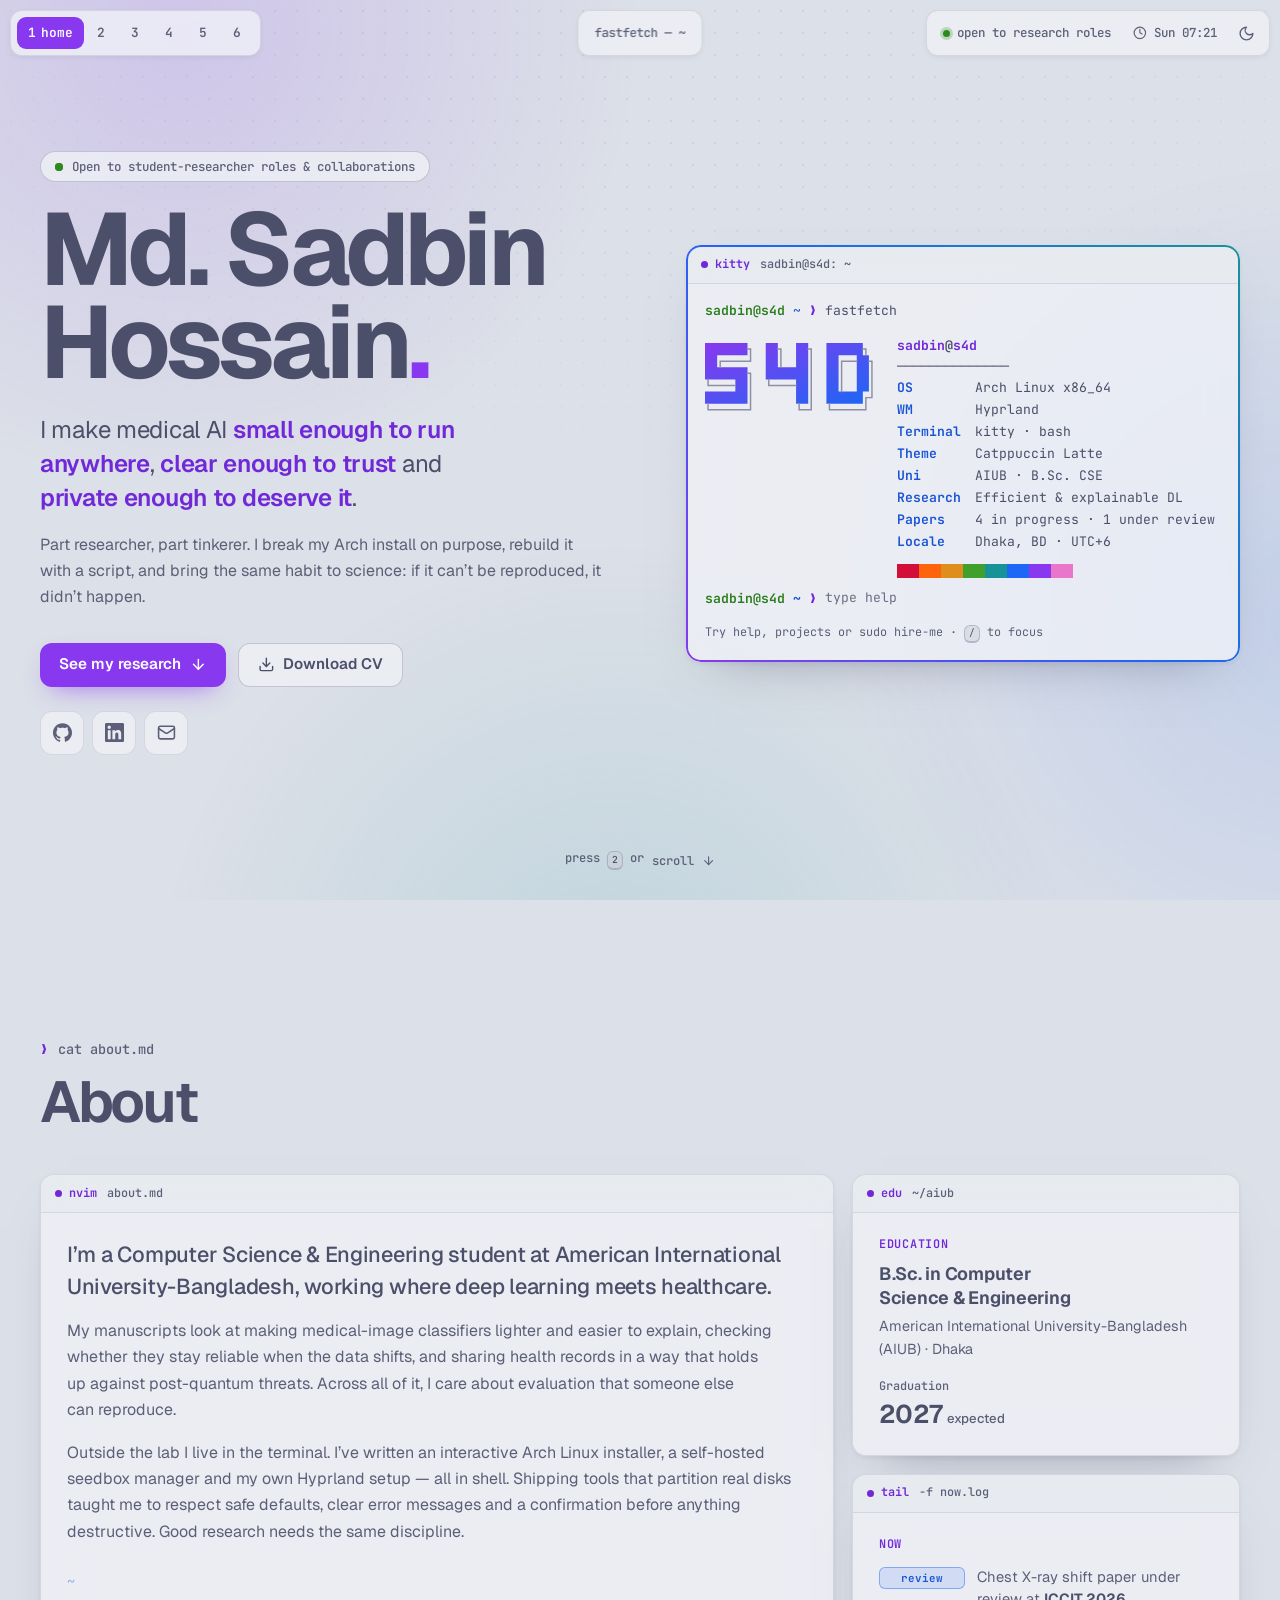
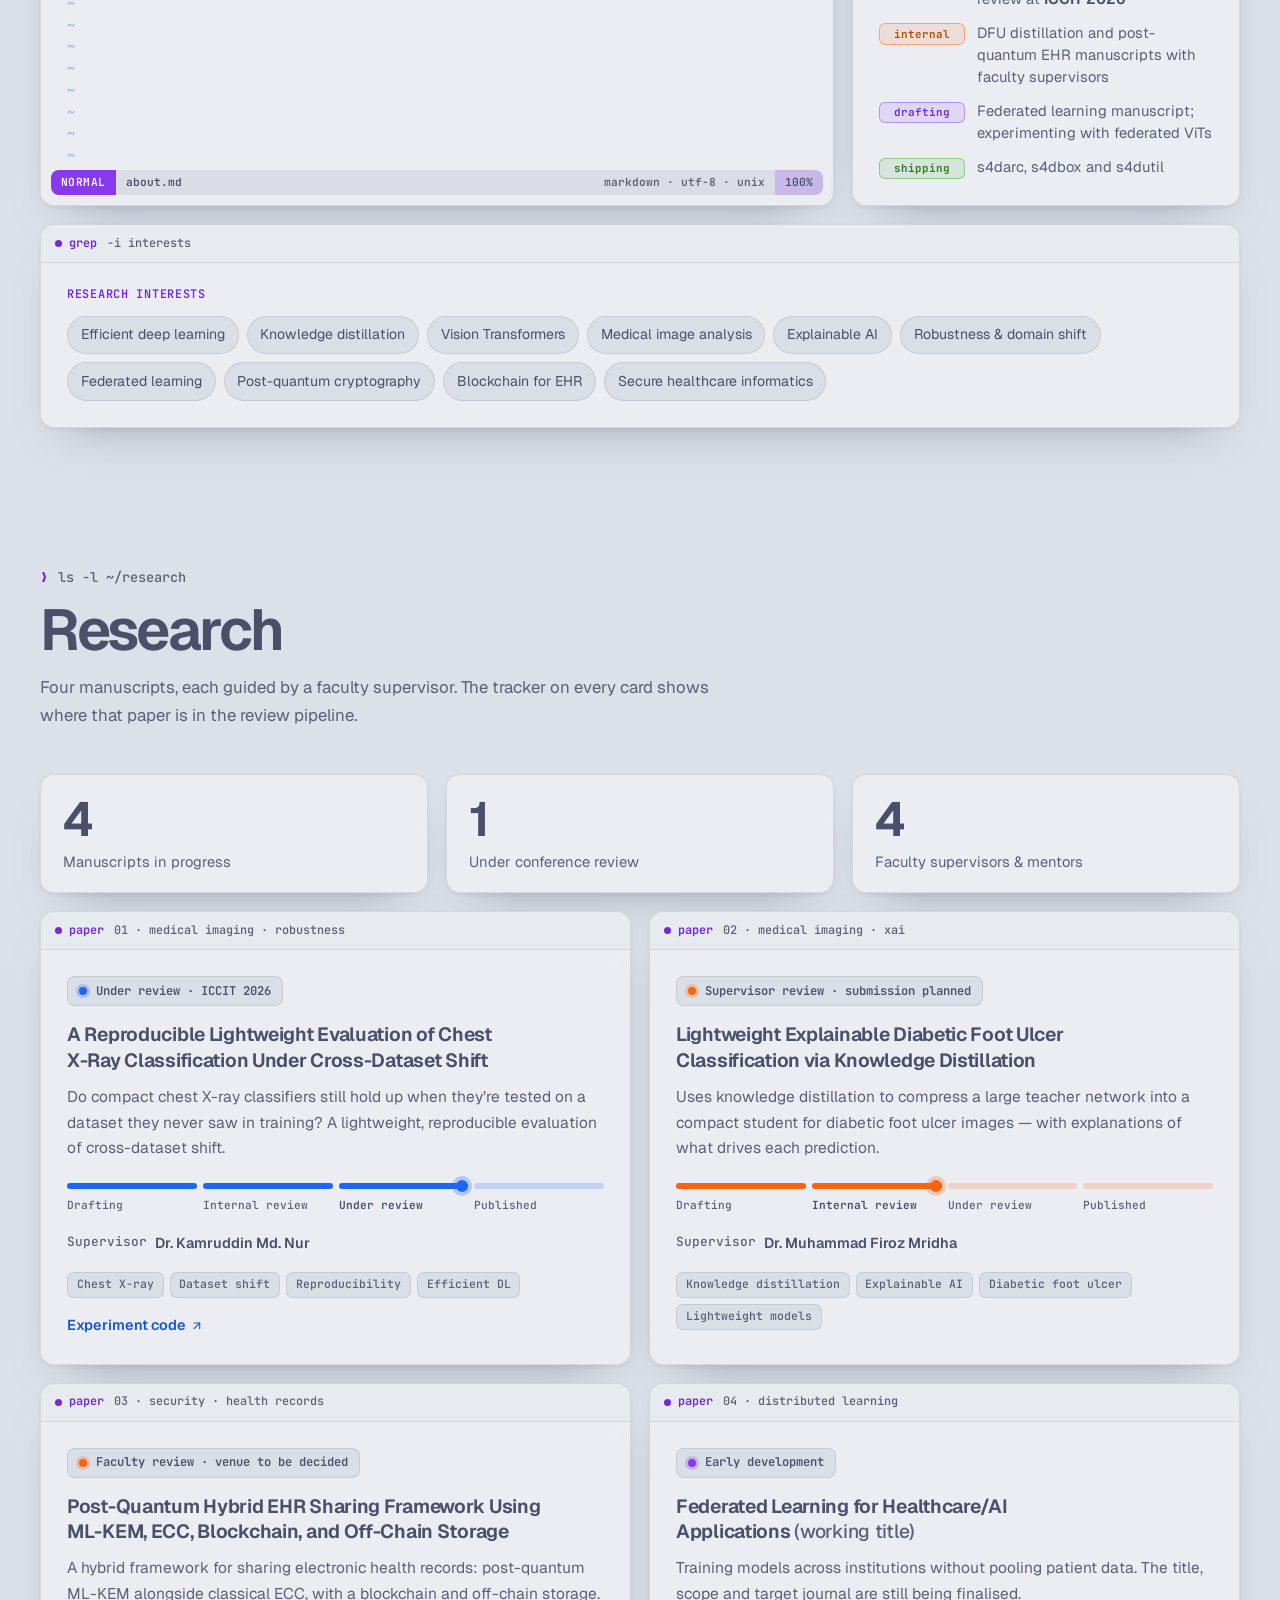
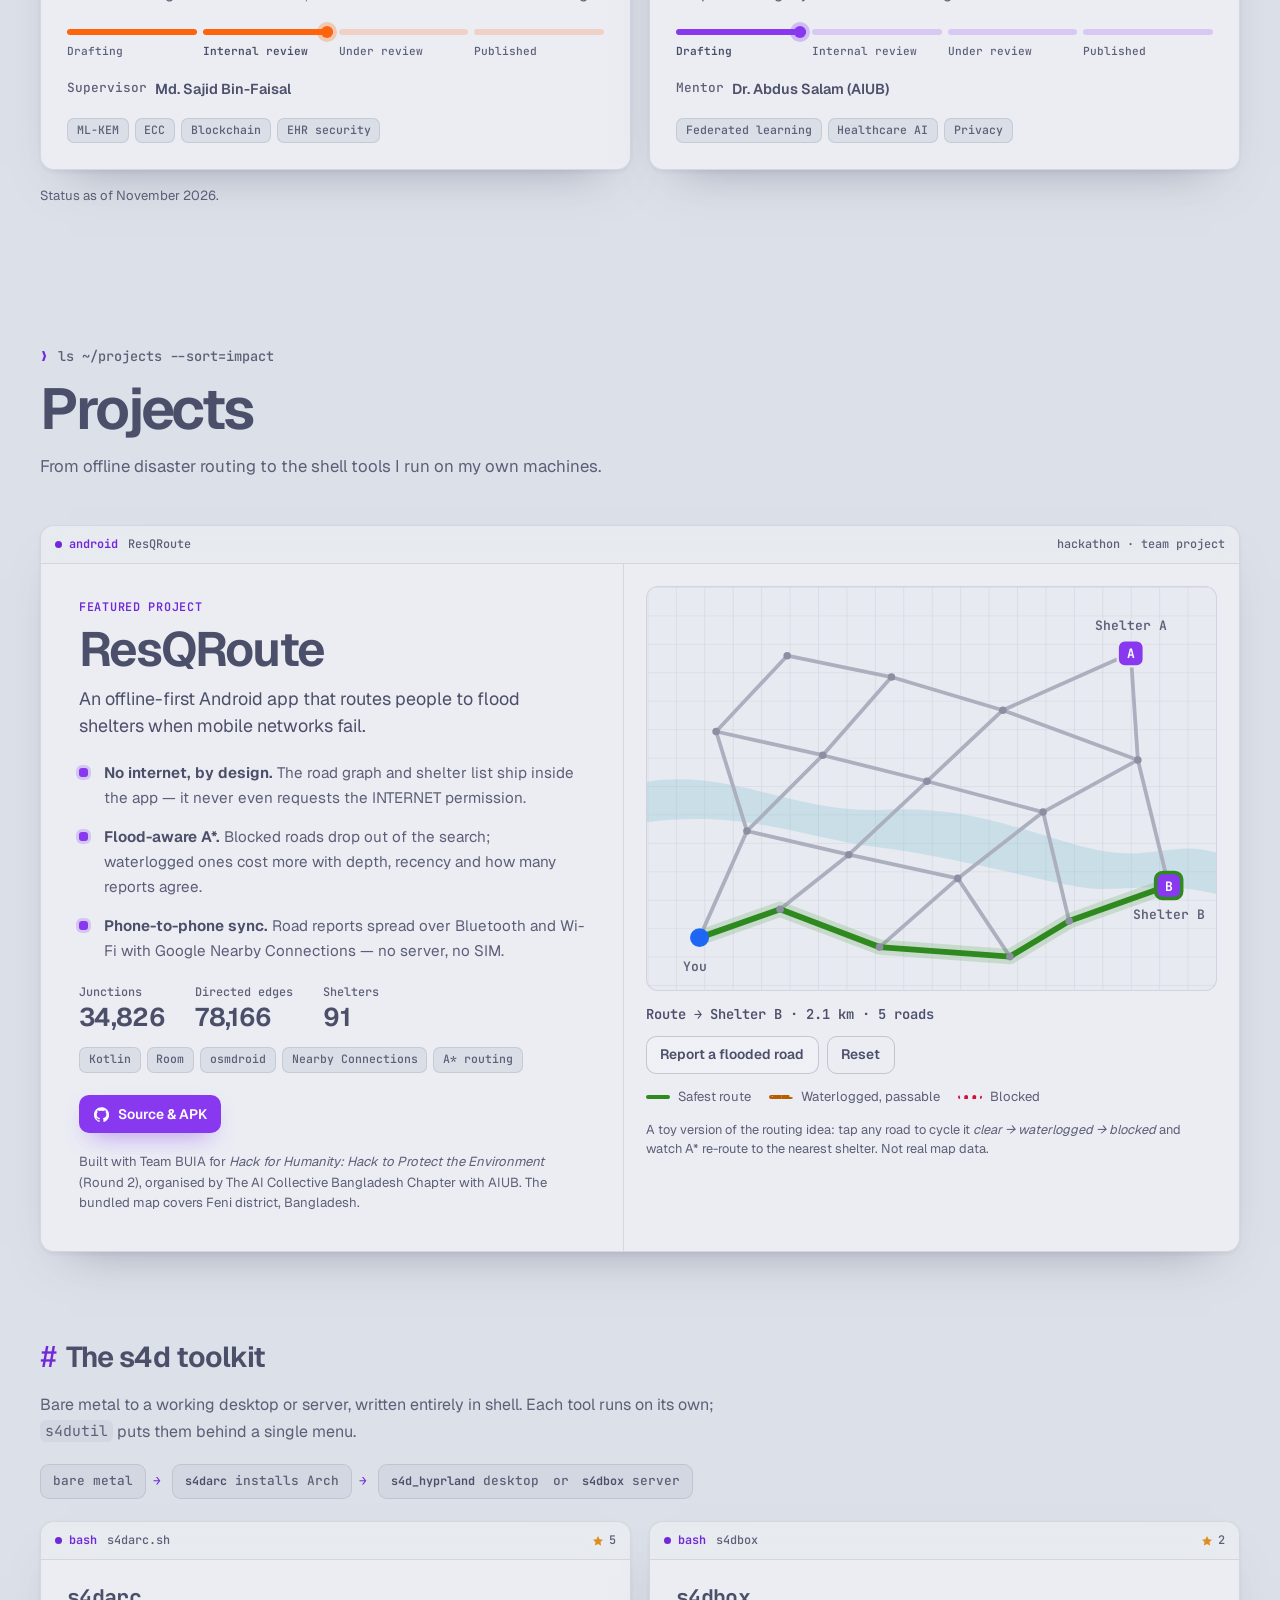
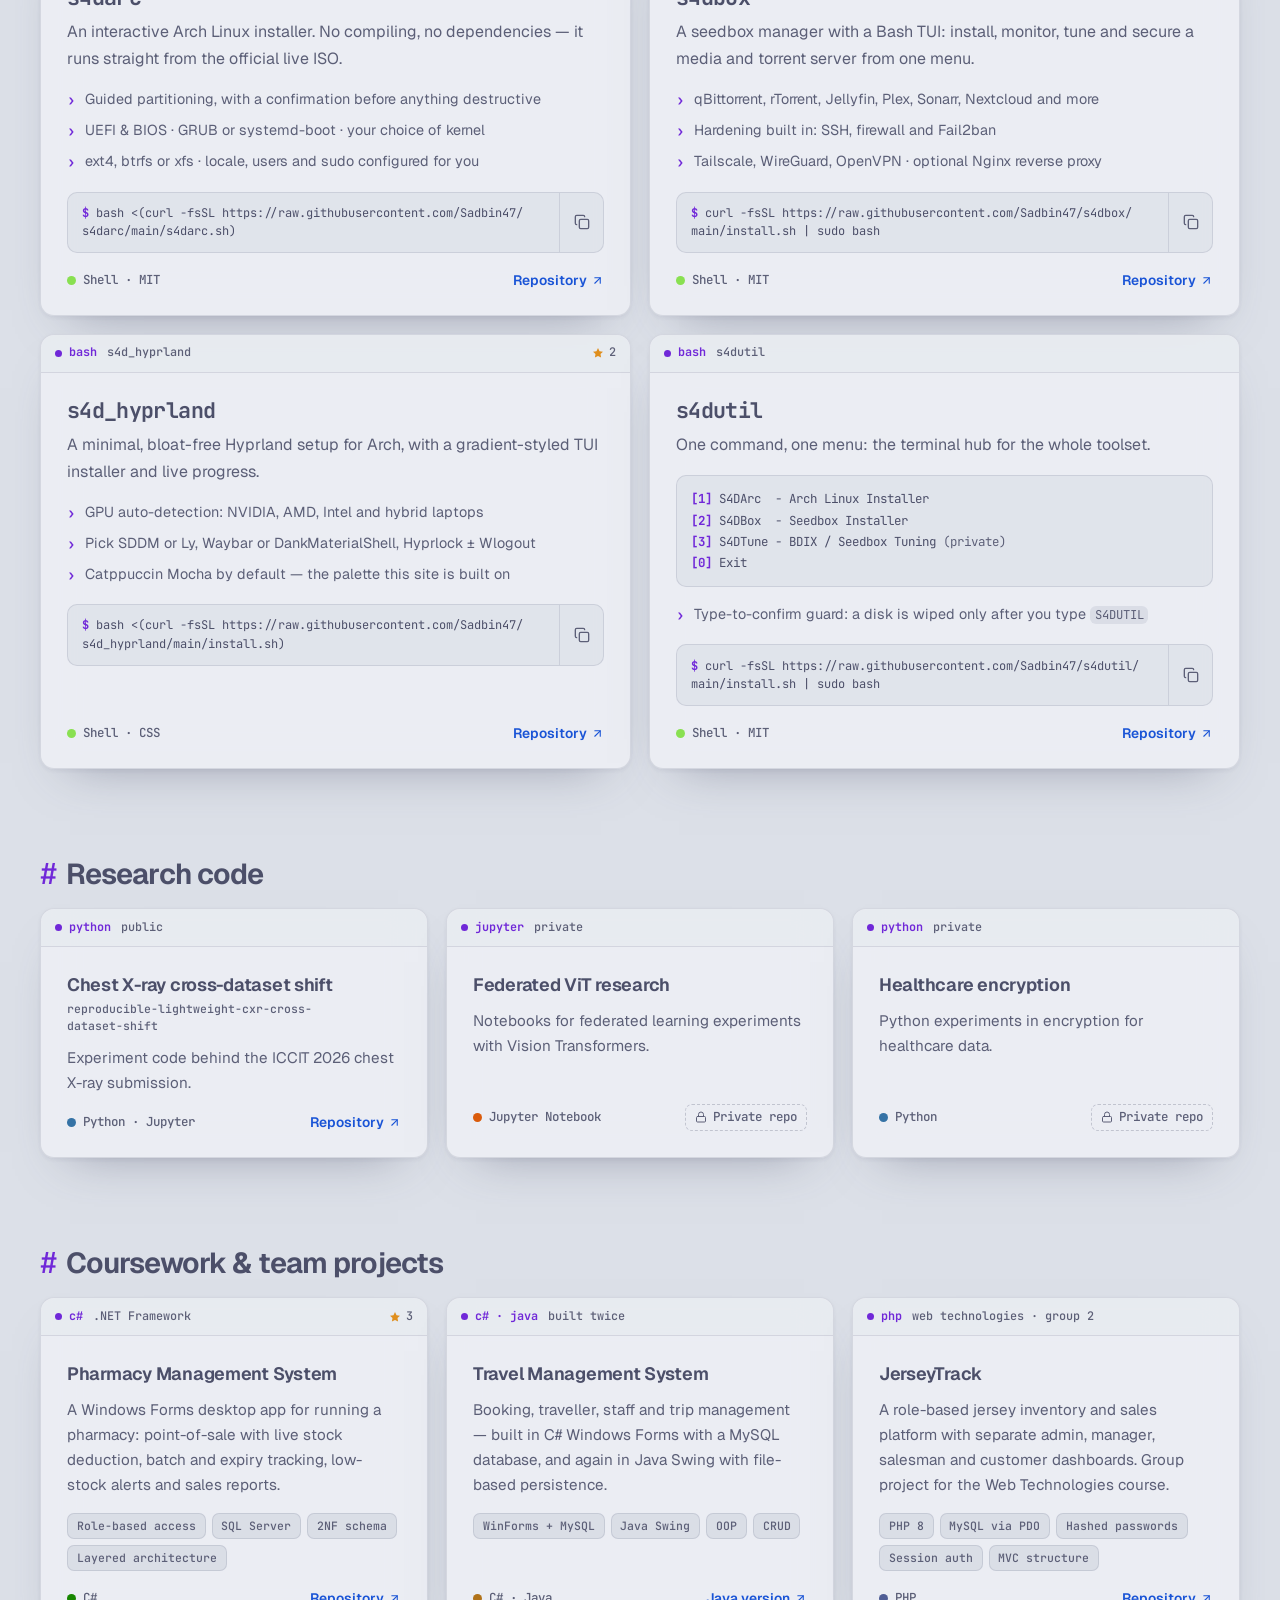
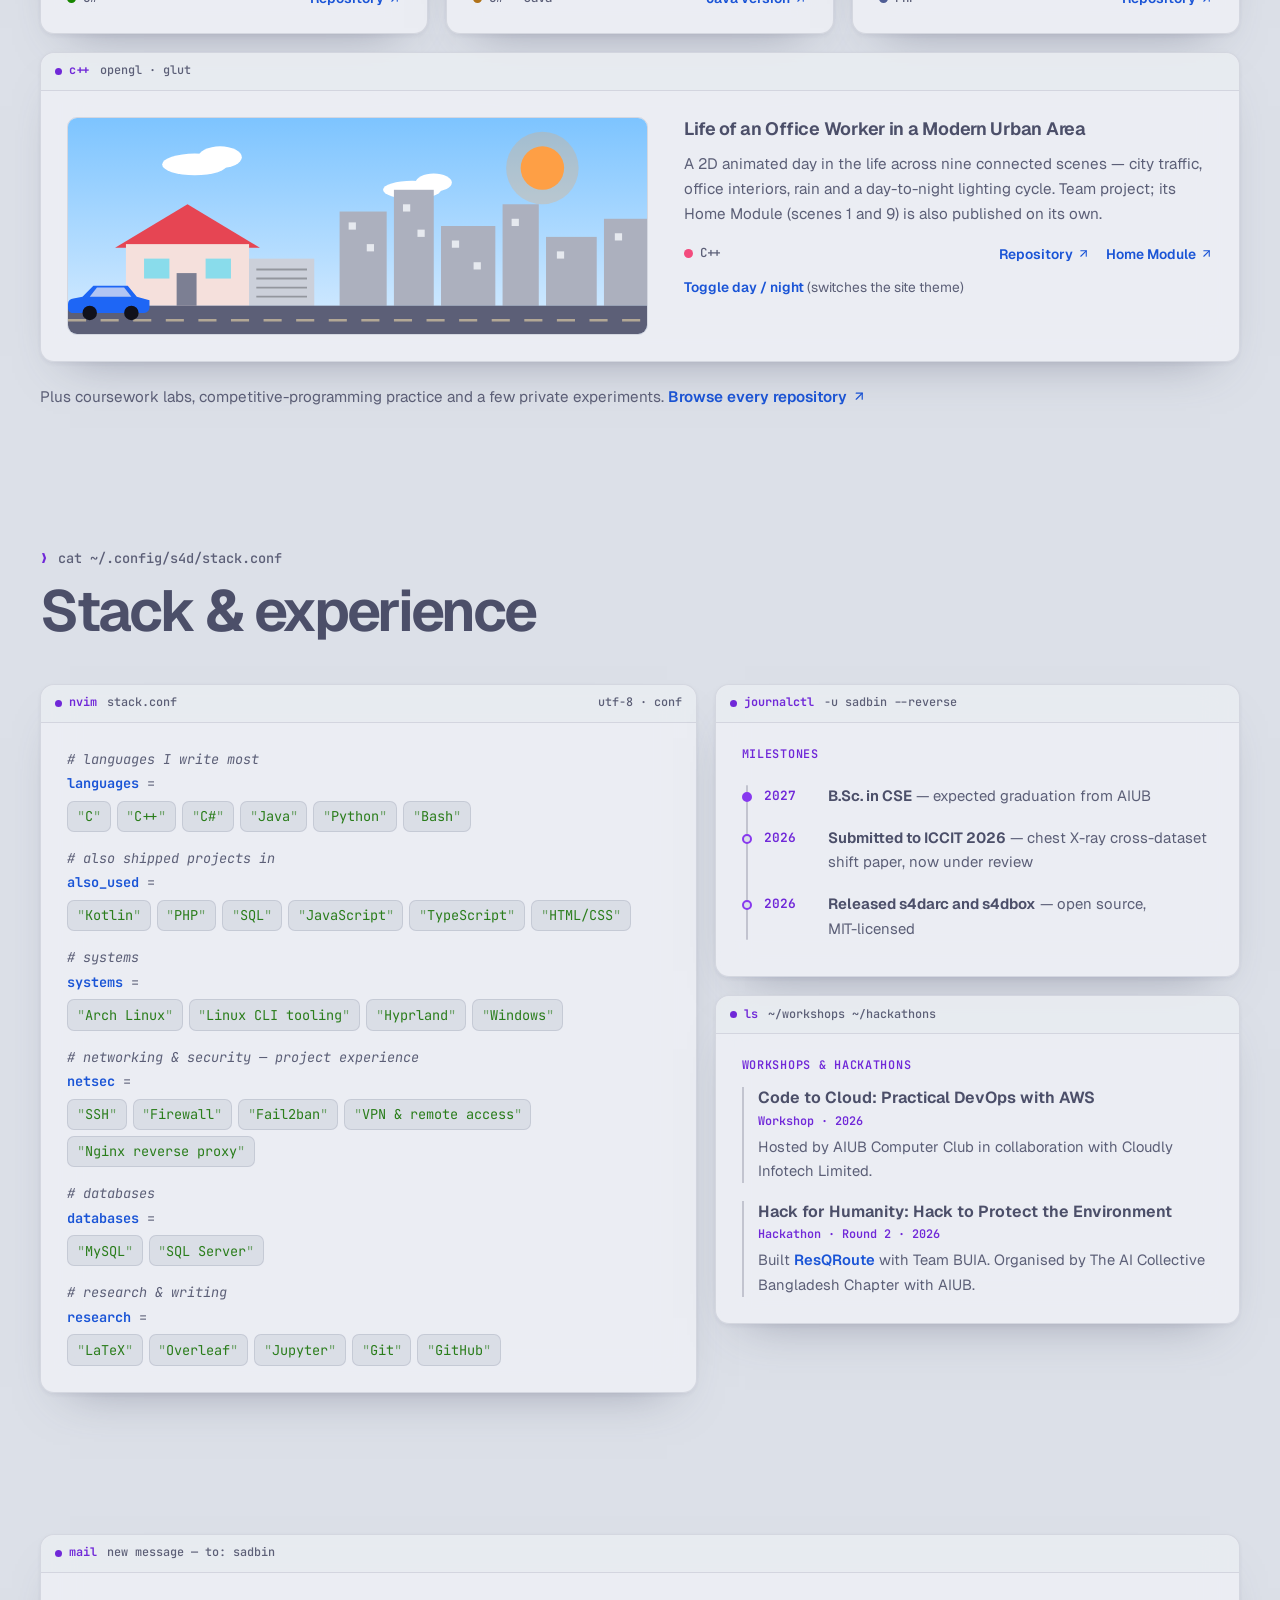
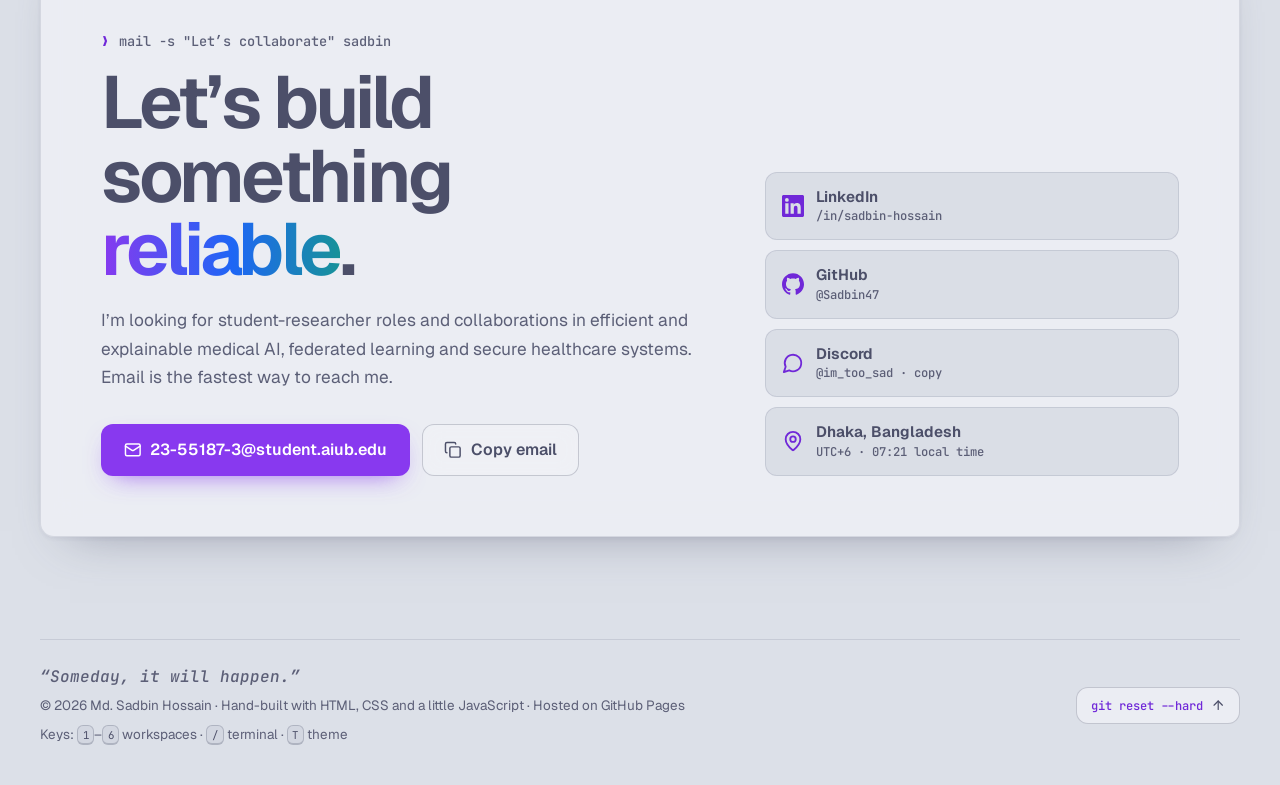
==== commit 7217b9b0: "Updated Some Info's" ====
--- a/index.html
+++ b/index.html
@@ -146,8 +146,8 @@
         <div class="hero__intro">
           <p class="pill"><span class="pill__dot" aria-hidden="true"></span>Open to student-researcher roles &amp; collaborations</p>
           <h1 id="hero-title" class="hero__name">Md. Sadbin<br>Hossain<span class="hero__dot">.</span></h1>
-          <p class="hero__lead">I build <em>efficient, explainable</em> deep learning for medical imaging — and <em>privacy-aware</em> systems for the health data behind it.</p>
-          <p class="hero__sub">CSE undergraduate at AIUB, Dhaka, with four manuscripts in progress under faculty supervision — one under review at ICCIT&nbsp;2026. Off the clock, I write shell tools for Arch&nbsp;Linux.</p>
+          <p class="hero__lead">I make medical AI <em>small enough to run anywhere</em>, <em>clear enough to trust</em> and <em>private enough to deserve it</em>.</p>
+          <p class="hero__sub">Part researcher, part tinkerer. I break my Arch install on purpose, rebuild it with a script, and bring the same habit to science: if it can’t be reproduced, it didn’t happen.</p>
           <div class="hero__cta">
             <a class="btn btn--primary" href="#research">See my research <svg class="icon" aria-hidden="true"><use href="#i-arrow-down"/></svg></a>
             <a class="btn" href="CV.pdf" download="Md-Sadbin-Hossain-CV.pdf"><svg class="icon" aria-hidden="true"><use href="#i-download"/></svg> Download CV</a>
@@ -187,7 +187,6 @@
                   <div><dt>Terminal</dt><dd>kitty · bash</dd></div>
                   <div><dt>Theme</dt><dd data-theme-label>Catppuccin Mocha</dd></div>
                   <div><dt>Uni</dt><dd>AIUB · B.Sc. CSE</dd></div>
-                  <div><dt>Semester</dt><dd>10th · CGPA 3.67</dd></div>
                   <div><dt>Research</dt><dd>Efficient &amp; explainable DL</dd></div>
                   <div><dt>Papers</dt><dd>4 in progress · 1 under review</dd></div>
                   <div><dt>Locale</dt><dd>Dhaka, BD · UTC+6</dd></div>
@@ -221,7 +220,7 @@
           <article class="window about__bio reveal" data-window aria-label="Biography">
             <div class="window__bar"><span class="window__app">nvim</span><span class="window__title">about.md</span></div>
             <div class="window__body prose">
-              <p class="lede">I’m a 10th-semester Computer Science &amp; Engineering student at American International University-Bangladesh, working where deep learning meets healthcare.</p>
+              <p class="lede">I’m a Computer Science &amp; Engineering student at American International University-Bangladesh, working where deep learning meets healthcare.</p>
               <p>My manuscripts look at making medical-image classifiers lighter and easier to explain, checking whether they stay reliable when the data shifts, and sharing health records in a way that holds up against post-quantum threats. Across all of it, I care about evaluation that someone else can reproduce.</p>
               <p>Outside the lab I live in the terminal. I’ve written an interactive Arch Linux installer, a self-hosted seedbox manager and my own Hyprland setup — all in shell. Shipping tools that partition real disks taught me to respect safe defaults, clear error messages and a confirmation before anything destructive. Good research needs the same discipline.</p>
             </div>
@@ -241,11 +240,8 @@
               <h3 id="edu-title" class="card__title">B.Sc. in Computer Science &amp; Engineering</h3>
               <p class="muted small">American International University-Bangladesh (AIUB) · Dhaka</p>
               <div class="edu__stats">
-                <p class="stat"><span class="stat__label">CGPA</span><span class="stat__value">3.67<span class="stat__unit">/ 4.00</span></span></p>
-                <p class="stat"><span class="stat__label">Semester</span><span class="stat__value">10th</span></p>
                 <p class="stat"><span class="stat__label">Graduation</span><span class="stat__value">2027<span class="stat__unit">expected</span></span></p>
               </div>
-              <div class="meter meter--cgpa" role="img" aria-label="CGPA 3.67 out of 4.00"><span></span></div>
             </div>
           </article>
 
--- a/assets/css/style.css
+++ b/assets/css/style.css
@@ -799,9 +799,6 @@
 .stat__value { display: block; margin-top: 0.45rem; font-size: 1.6rem; font-weight: 650; line-height: 1.1; letter-spacing: -0.025em; }
 .stat__unit { margin-left: 0.3rem; color: var(--fg-muted); font-size: 0.82rem; font-weight: 500; letter-spacing: 0; }
 
-.meter { height: 6px; margin-top: 1.2rem; overflow: hidden; border-radius: 99px; background: color-mix(in srgb, var(--accent) 20%, transparent); }
-.meter > span { display: block; width: calc(var(--v, 0) * 100%); height: 100%; border-radius: inherit; background: var(--accent); }
-.meter--cgpa { --v: 0.9175; } /* 3.67 / 4.00 */
 
 .now { display: grid; gap: 0.75rem; margin-top: 0.95rem; list-style: none; }
 .now li { display: grid; grid-template-columns: 5.4rem minmax(0, 1fr); gap: 0.75rem; align-items: baseline; color: var(--fg-2); font-size: 0.92rem; line-height: 1.5; }
